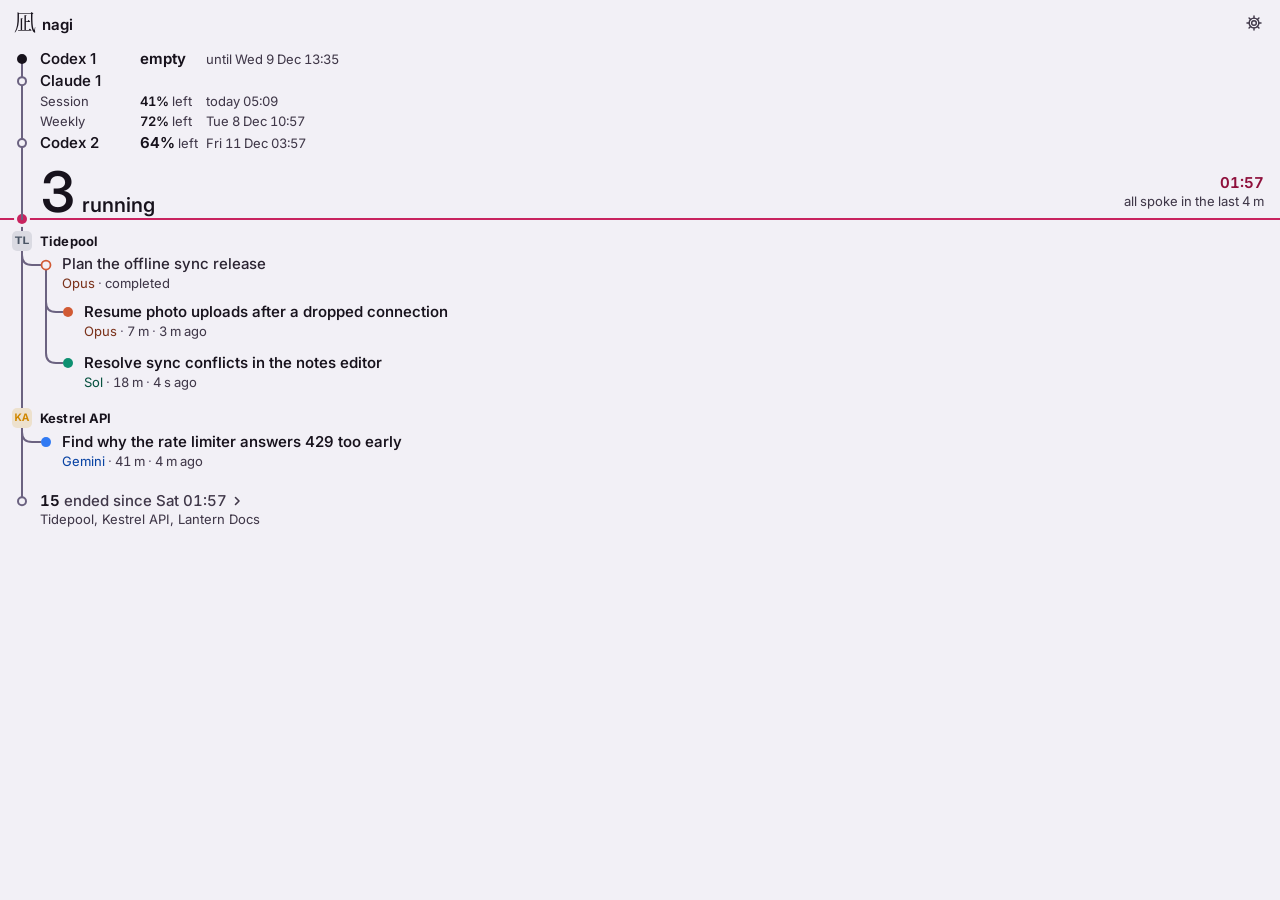
==== site/panel/index.html @ c644164d "Nagi: a calm glance at your coding agents and their limits Co-Authored-By: Claude Opus 5.5 <noreply@" ====
<!doctype html>
<html lang="en">
<head>
<meta charset="utf-8">
<meta name="viewport" content="width=device-width,initial-scale=1">
<meta name="color-scheme" content="dark light">
<title>Nagi panel · demo data</title>
<meta name="robots" content="noindex">
<link rel="icon" href="../favicon.svg">
<link rel="preload" href="fonts/inter-opsz.woff2" as="font" type="font/woff2" crossorigin>
<link rel="stylesheet" href="nagi-glance.css">
<link rel="stylesheet" href="nagi-sheet.css">
<script src="demo.js"></script>
<script src="nagi-model.js" defer></script>
<script src="nagi-motion.js" defer></script>
<script src="nagi-icons.js" defer></script>
<script src="nagi-glance.js" defer></script>
</head>
<body>
<main class="panel" id="panel" aria-label="Nagi glance" data-state="loading">
  <div class="pinned" id="pinned">
    <svg class="geo" id="geo-top" aria-hidden="true"></svg>
    <header class="top">
      <span class="mark"><span class="kanji" lang="ja">凪</span><span class="word-mark">nagi</span></span>
      <button class="gear" id="gear" type="button" aria-label="Settings" aria-haspopup="dialog"><svg viewBox="0 0 20 20" aria-hidden="true"><circle cx="10" cy="10" r="2.6"/><path d="M10 2.2v2.4M10 15.4v2.4M2.2 10h2.4M15.4 10h2.4M4.5 4.5l1.7 1.7M13.8 13.8l1.7 1.7M4.5 15.5l1.7-1.7M13.8 6.2l1.7-1.7"/><circle cx="10" cy="10" r="5.4"/></svg></button>
    </header>
    <section class="future" aria-label="Limits"><ul class="limits" id="limits" aria-label="Limits, lowest first"></ul></section>
    <div class="now" id="now">
      <div class="hero" id="hero"></div>
      <div class="nowline" id="nowline" aria-hidden="true"><span class="nowdot" id="nowdot"></span></div>
    </div>
  </div>
  <div class="scroll" id="scroll">
    <div class="scroll-inner" id="scroll-inner">
      <svg class="geo" id="geo-past" aria-hidden="true"></svg>
      <section class="past" id="past" aria-label="Agents"></section>
      <div class="ended" id="ended" hidden></div>
    </div>
  </div>
  <div class="sheet-layer" id="sheet-layer" hidden>
    <div class="scrim" aria-hidden="true"></div>
    <form class="sheet" id="sheet" role="dialog" aria-modal="true" aria-labelledby="sheet-title" aria-describedby="sheet-lede" novalidate>
      <h2 id="sheet-title">Settings</h2>
      <p class="sheet-lede" id="sheet-lede">Saved on this computer only.</p>
      <p class="sheet-error" id="sheet-error" role="alert" hidden></p>
      <div class="field">
        <label for="stuck-minutes">Stuck after</label>
        <div class="number-field"><input id="stuck-minutes" name="stuckMinutes" type="text" inputmode="numeric" autocomplete="off" min="5" max="120" value="15" aria-describedby="stuck-help stuck-clamped"><span class="unit">minutes</span></div>
        <p class="help" id="stuck-help">A running agent that stays silent this long is marked stuck, and you get one notification. 5 to 120 minutes.</p>
        <p class="clamped" id="stuck-clamped" hidden></p>
      </div>
      <div class="field">
        <label for="ended-hours">Clear ended after</label>
        <div class="number-field"><input id="ended-hours" name="endedExpiryHours" type="text" inputmode="numeric" autocomplete="off" min="1" max="168" value="24" aria-describedby="ended-help ended-clamped"><span class="unit">hours</span></div>
        <p class="help" id="ended-help">Threads that completed, failed or stopped stay in the Ended line this long, then drop out of the glance. 1 to 168 hours.</p>
        <p class="clamped" id="ended-clamped" hidden></p>
      </div>
      <div class="field">
        <span class="check-label"><input type="checkbox" id="alert-on" name="limitAlertOn" aria-describedby="alert-help"><label for="alert-on">Low-limit alert at</label></span>
        <div class="number-field"><input id="alert-percent" name="limitAlertPercent" type="text" inputmode="numeric" autocomplete="off" min="1" max="50" value="10" aria-label="Low-limit alert at, percent left" aria-describedby="alert-help alert-clamped"><span class="unit">% left</span></div>
        <p class="help" id="alert-help">One notification for each limit window when what's left drops to this or below, until that window resets. 1 to 50%.</p>
        <p class="clamped" id="alert-clamped" hidden></p>
      </div>
      <div class="field sources-field">
        <span class="field-label" id="sources-label">Sources</span>
        <button type="button" class="btn" id="manage-sources" aria-describedby="sources-label sources-help">Manage…</button>
        <p class="help" id="sources-help">The agent apps and computers Nagi reads.</p>
      </div>
      <div class="sheet-actions">
        <button type="button" class="btn" id="restore">Restore defaults</button>
        <span class="grow"></span>
        <button type="button" class="btn" id="cancel">Cancel</button>
        <button type="submit" class="btn default" id="save" disabled>Save</button>
      </div>
    </form>
  </div>
</main>
</body>
</html>
---- site/panel/nagi-glance.css ----
/* Nagi glance: the fused Now Line, Lineage and Lull panel (design/art-direction-spec.md). */
@font-face { font-family: "Inter"; src: url("fonts/inter-opsz.woff2") format("woff2"); font-weight: 100 900; font-display: block; }
@font-face { font-family: "Nagi Mark"; src: url("fonts/nagi-glyph-serif.woff2") format("woff2"); font-display: block; }

:root {
  /* Night. Every text and stroke pair is measured against --bg, --hover and --sheet. */
  --bg: #18131d; --sheet: #241d2b; --scrim: #0d0a10;
  --title: #f5f1f8; --title-context: #e2dbe9; --secondary: #cdc4d6; --tertiary: #a397b0;
  --stroke: #9486a3; --hair: #3a3142;
  --rose: #ff7aa5; --rose-text: #ff9dbb; --amber: #e6c84a; --amber-text: #ecd27a;
  /* Provider brand colours (owner request): model word >= 7:1, node >= 3:1 on --bg and --hover. */
  --pv-claude: #e2977f; --pv-claude-node: #d97757; --pv-codex: #13c197; --pv-codex-node: #10a37f; --pv-gemini: #7caaf7; --pv-gemini-node: #4285f4;
  --focus: #cdc4d6; --hover: #211a27;
  --control: #2c2433; --control-border: #8b7f99; --control-text: #f5f1f8;
  --default-btn: #f5f1f8; --default-btn-text: #18131d;
  color-scheme: dark;
}
@media (prefers-color-scheme: light) {
  :root {
    /* Day. */
    --bg: #f2f0f6; --sheet: #fbfafd; --scrim: #c9c4d3;
    --title: #17121c; --title-context: #2b2432; --secondary: #403849; --tertiary: #645b70;
    --stroke: #6b6280; --hair: #dcd7e4;
    --rose: #c8235f; --rose-text: #8f103c; --amber: #7d6800; --amber-text: #594a00;
    --pv-claude: #7b331c; --pv-claude-node: #d15a34; --pv-codex: #085240; --pv-codex-node: #0e9071; --pv-gemini: #0943a3; --pv-gemini-node: #317af3;
    --focus: #403849; --hover: #e8e5ee;
    --control: #ffffff; --control-border: #847a97; --control-text: #17121c;
    --default-btn: #17121c; --default-btn-text: #fbfafd;
    color-scheme: light;
  }
}

html, body { margin: 0; height: 100%; overflow: hidden; background: var(--bg); color: var(--title); }
body {
  font-family: "Inter", system-ui, sans-serif; font-size: 15px; line-height: 1.34;
  -webkit-font-smoothing: antialiased; text-rendering: optimizeLegibility;
  cursor: default; -webkit-user-select: none; user-select: none;
}
button { font: inherit; color: inherit; cursor: default; }
ul { list-style: none; margin: 0; padding: 0; }
:focus { outline: none; }
:focus-visible { outline: 2px solid var(--focus); outline-offset: 2px; border-radius: 6px; }

.panel {
  --trunk-x: 22px; --x0: 40px;
  position: relative; display: flex; flex-direction: column; height: 100vh; min-width: 320px;
}
.pinned { position: relative; z-index: 2; flex: none; }
.scroll { position: relative; z-index: 1; flex: 1 1 auto; min-height: 0; overflow-x: hidden; overflow-y: auto; overscroll-behavior: contain;
  /* Scrolling comes to rest on a line start, 10 px under the rose line (the same gap as at the top), never slicing text. */
  scroll-snap-type: y proximity; scroll-padding-top: 10px; }
.proj-head, .row, .ended-btn, .eg, .problem, .src-head, .computer-head, .source-state { scroll-snap-align: start; }
.scroll-inner { position: relative; padding: 10px 0 14px; }
.panel[data-state="loading"] .pinned, .panel[data-state="loading"] .scroll { visibility: hidden; }

/* Geometry: one SVG above the line, one inside the scrolled content below it. */
.geo { position: absolute; left: 0; top: 0; z-index: 1; pointer-events: none; overflow: visible; } /* above row hover fills, so nodes never vanish */
.geo .trunk, .geo .branch { fill: none; stroke: var(--stroke); stroke-width: 2; stroke-linecap: round; stroke-linejoin: round; }
.geo circle { transform-box: fill-box; transform-origin: center; }
.geo .n-limit { fill: var(--bg); stroke: var(--stroke); stroke-width: 2; }
.geo .n-limit.empty { fill: var(--title); stroke: var(--title); }
.geo .n-project { fill: var(--secondary); }
.geo .n-ended { fill: var(--bg); stroke: var(--stroke); stroke-width: 2; }
.geo .n-parent { fill: var(--bg); stroke: var(--secondary); stroke-width: 1.75; }
.geo .n-running { fill: var(--title); }
.geo .n-asks { fill: var(--rose); }
.geo .n-group { fill: var(--bg); stroke: var(--stroke); stroke-width: 2; }
.geo .n-running.pv-claude { fill: var(--pv-claude-node); }
.geo .n-running.pv-codex { fill: var(--pv-codex-node); }
.geo .n-running.pv-gemini { fill: var(--pv-gemini-node); }
.geo .n-parent.pv-claude, .geo .n-pending.pv-claude { stroke: var(--pv-claude-node); }
.geo .n-parent.pv-codex, .geo .n-pending.pv-codex { stroke: var(--pv-codex-node); }
.geo .n-parent.pv-gemini, .geo .n-pending.pv-gemini { stroke: var(--pv-gemini-node); }
.geo .n-pending { fill: var(--bg); stroke: var(--secondary); stroke-width: 1.75; }

/* Header */
.top { display: flex; align-items: center; gap: 10px; height: 46px; padding: 0 10px 0 14px; }
.mark { display: inline-flex; align-items: baseline; gap: 6px; }
.kanji { font-family: "Nagi Mark", serif; font-size: 22px; line-height: 1; font-weight: 400; color: var(--title); }
.word-mark { font-size: 15px; font-weight: 620; letter-spacing: .01em; color: var(--title); }
.gear { margin-left: auto; width: 32px; height: 32px; display: grid; place-items: center; padding: 0; border: 0; border-radius: 8px; background: transparent; color: var(--secondary); }
.gear:hover { background: var(--hover); }
.gear svg { width: 18px; height: 18px; fill: none; stroke: currentColor; stroke-width: 1.6; stroke-linecap: round; }

/* Limits above the line */
.future { padding-top: 2px; }
.lim { display: grid; grid-template-columns: 100px 66px 1fr; align-items: baseline; padding: 1px 16px 1px var(--x0); min-height: 22px; box-sizing: border-box; }
/* Narrower than the 400 px panel (only where the panel is embedded, e.g. the website on a phone):
   tighter name and % columns keep a reset date on one line. The shipped panel is never this narrow. */
@media (max-width: 380px) { .lim { grid-template-columns: 84px 62px 1fr; } }
.sr { position: absolute; width: 1px; height: 1px; overflow: hidden; clip-path: inset(50%); white-space: nowrap; }
.lim-name { font-weight: 560; color: var(--title); }
.lim-pct { font-size: 13px; font-weight: 420; color: var(--secondary); }
.lim-pct b { font-size: 15px; font-weight: 640; color: var(--title); }
.lim-date { font-size: 13px; line-height: 1.38; font-weight: 420; color: var(--secondary); }
.lim.sub { min-height: 19px; }
.lim.sub .lim-name { font-size: 13px; font-weight: 420; color: var(--secondary); }
.lim.sub .lim-pct b { font-size: 13px; font-weight: 600; }
.lim.head { min-height: 22px; }
.lim.none .lim-pct { font-size: 15px; color: var(--secondary); }
.lim-note { white-space: nowrap; }
.lim-note, .note { padding: 1px 16px 1px var(--x0); font-size: 13px; line-height: 1.38; font-weight: 420; color: var(--secondary); }
.note { margin: 6px 0 0; }

/* The now line and the count on it */
.now { position: relative; margin-top: 10px; }
.hero { display: flex; align-items: flex-end; justify-content: space-between; gap: 12px; padding: 0 16px 0 var(--x0); }
.hero-left { display: flex; align-items: baseline; column-gap: 8px; white-space: nowrap; }
.num, .lim-pct, .lim-date, .hero-time, .hero-sub, .meta, .ended-line, .eg-meta, .number-field input { font-variant-numeric: tabular-nums; }
.num { font-size: 56px; line-height: 1; font-weight: 560; font-variation-settings: "opsz" 32; letter-spacing: -.03em; color: var(--title); }
.num.quiet { font-size: 20px; line-height: 1.3; font-weight: 420; font-variation-settings: normal; letter-spacing: 0; color: var(--secondary); }
.run-word { font-size: 20px; font-weight: 560; color: var(--title); }
.dim .num, .dim .run-word { color: var(--secondary); }
/* Mac density (owner, 13 Nov): the Mac shell zooms the page to 0.85 (titles ≈ 13 pt, like
   menu text) and the hero numeral comes down further, to ≈ 37 pt, with its word. */
:root[data-shell="mac"] .num:not(.quiet) { font-size: 44px; }
:root[data-shell="mac"] .run-word { font-size: 16px; }
.bl { display: inline-block; width: 0; height: 0; }
.hero-right { display: flex; flex-direction: column; align-items: flex-end; text-align: right; font-size: 13px; line-height: 1.38; padding-bottom: 2px; min-width: 0; }
.hero-time { font-size: 15px; font-weight: 640; color: var(--rose-text); }
.hero-alert { font-size: 15px; font-weight: 650; color: var(--title); }
.hero-alert.calm { font-weight: 500; color: var(--secondary); }
.hero-sub { font-weight: 420; color: var(--secondary); }
.hero-words { font-size: 15px; font-weight: 650; }
.hero-words .sep { color: var(--secondary); font-weight: 420; }
.hero-word { padding: 0; border: 0; background: none; font-weight: 650; border-radius: 4px; }
.hero-word.asks { color: var(--rose-text); }
.hero-word.stuck { color: var(--amber-text); }
button.hero-word { text-decoration: underline; text-decoration-thickness: 1.5px; text-underline-offset: 3px; }
.nowline { position: absolute; left: 0; right: 0; height: 2px; background: var(--rose); }
.nowdot { position: absolute; left: calc(var(--trunk-x) - 5px); top: -4px; width: 10px; height: 10px; border-radius: 50%; background: var(--rose); box-shadow: 0 0 0 3px var(--bg); }

/* Agents below the line */
.message { margin: 0; padding: 2px 16px 0 var(--x0); font-weight: 500; color: var(--secondary); }
.project + .project { margin-top: 6px; }
/* T3 project icons on the trunk: 20 px, 25% radius, over an opaque --bg base that masks the trunk. */
.pi { position: absolute; z-index: 2; left: calc(var(--trunk-x) - 10px); top: 2px; width: 20px; height: 20px; box-sizing: border-box;
  display: grid; place-items: center; overflow: hidden; border-radius: 25%; background: var(--bg); }
.pi-mono { background: color-mix(in srgb, currentColor 14%, var(--bg)); }
.pi-mono svg { width: 20px; height: 20px; display: block; font-family: "Inter", system-ui, sans-serif; }
.pi-lucide svg { width: 16px; height: 16px; display: block; }
.pi-image img { width: 20px; height: 20px; display: block; object-fit: contain; border-radius: 25%; }
.pi-emoji { font-size: 15px; line-height: 20px; text-align: center; }
/* T3's project icon colours: Tailwind 4.3.3 <name>-400 at night, <name>-600 by day (projectIconColors.ts). */
.pi-gray { color: oklch(70.7% 0.022 261.325); }
.pi-red { color: oklch(70.4% 0.191 22.216); }
.pi-orange { color: oklch(75% 0.183 55.934); }
.pi-amber { color: oklch(82.8% 0.189 84.429); }
.pi-yellow { color: oklch(85.2% 0.199 91.936); }
.pi-lime { color: oklch(84.1% 0.238 128.85); }
.pi-green { color: oklch(79.2% 0.209 151.711); }
.pi-emerald { color: oklch(76.5% 0.177 163.223); }
.pi-teal { color: oklch(77.7% 0.152 181.912); }
.pi-cyan { color: oklch(78.9% 0.154 211.53); }
.pi-sky { color: oklch(74.6% 0.16 232.661); }
.pi-blue { color: oklch(70.7% 0.165 254.624); }
.pi-indigo { color: oklch(67.3% 0.182 276.935); }
.pi-violet { color: oklch(70.2% 0.183 293.541); }
.pi-purple { color: oklch(71.4% 0.203 305.504); }
.pi-fuchsia { color: oklch(74% 0.238 322.16); }
.pi-pink { color: oklch(71.8% 0.202 349.761); }
.pi-rose { color: oklch(71.2% 0.194 13.428); }
@media (prefers-color-scheme: light) {
  .pi-gray { color: oklch(44.6% 0.03 256.802); }
  .pi-red { color: oklch(57.7% 0.245 27.325); }
  .pi-orange { color: oklch(64.6% 0.222 41.116); }
  .pi-amber { color: oklch(66.6% 0.179 58.318); }
  .pi-yellow { color: oklch(68.1% 0.162 75.834); }
  .pi-lime { color: oklch(64.8% 0.2 131.684); }
  .pi-green { color: oklch(62.7% 0.194 149.214); }
  .pi-emerald { color: oklch(59.6% 0.145 163.225); }
  .pi-teal { color: oklch(60% 0.118 184.704); }
  .pi-cyan { color: oklch(60.9% 0.126 221.723); }
  .pi-sky { color: oklch(58.8% 0.158 241.966); }
  .pi-blue { color: oklch(54.6% 0.245 262.881); }
  .pi-indigo { color: oklch(51.1% 0.262 276.966); }
  .pi-violet { color: oklch(54.1% 0.281 293.009); }
  .pi-purple { color: oklch(55.8% 0.288 302.321); }
  .pi-fuchsia { color: oklch(59.1% 0.293 322.896); }
  .pi-pink { color: oklch(59.2% 0.249 0.584); }
  .pi-rose { color: oklch(58.6% 0.253 17.585); }
}

.proj-head { position: relative; display: flex; align-items: baseline; gap: 12px; padding: 2px 16px 0 var(--x0); min-height: 20px; }
.proj-name { flex: 1; min-width: 0; font-size: 13px; line-height: 20px; font-weight: 680; letter-spacing: .01em; color: var(--title); overflow-wrap: anywhere; }
.row { position: relative; display: block; padding: 4px 16px 8px var(--tx); color: inherit; text-decoration: none; border-radius: 8px; }
.d1 > .row { --tx: 62px; --nx: 46px; }
.d2 > .row { --tx: 84px; --nx: 68px; }
.d3 > .row { --tx: 106px; --nx: 90px; }
.row:hover { background: var(--hover); }
.row:focus-visible { outline-offset: -2px; border-radius: 8px; }
.node { position: absolute; left: calc(var(--nx) - 5px); top: 9px; width: 10px; height: 10px; }
.title { display: block; font-size: 15px; line-height: 1.34; font-weight: 560; color: var(--title); overflow-wrap: anywhere; }
/* Context parents recede: lighter weight, a step down in colour (still 12:1 or more), tighter spacing. */
.row.parent { padding-top: 3px; padding-bottom: 5px; }
.parent .title { font-weight: 500; color: var(--title-context); }
.prefix { color: var(--tertiary); }
.fold-tail { display: none; font-size: 13px; font-weight: 420; color: var(--secondary); }
.meta { display: block; margin-top: 1px; font-size: 13px; line-height: 1.38; font-weight: 420; color: var(--secondary); }
.meta .sep { color: var(--tertiary); }
.model.pv-claude { color: var(--pv-claude); }
.model.pv-codex { color: var(--pv-codex); }
.model.pv-gemini { color: var(--pv-gemini); }
.state { font-weight: 640; }
.state.asks { color: var(--rose-text); }
.state.stuck { color: var(--amber-text); }
.panel.fold .parent .meta { display: none; }
.panel.fold .parent .fold-tail { display: inline; }
.lull { position: absolute; left: var(--tx); right: 16px; bottom: 1px; height: 3px; border-radius: 1.5px; background: var(--stroke); transform-origin: 0 50%; }
.lull.late { background: var(--amber); }
.lull.hidden { visibility: hidden; }

/* Ended */
.ended { margin-top: 8px; }
.ended-btn { display: block; width: 100%; box-sizing: border-box; margin: 0; padding: 4px 16px 4px var(--x0); border: 0; border-radius: 8px; background: transparent; text-align: left; }
.ended-btn:hover { background: var(--hover); }
.ended-btn:focus-visible { outline-offset: -2px; }
.ended-line { display: inline-flex; align-items: center; gap: 4px; font-size: 15px; font-weight: 500; color: var(--secondary); }
.ended-line b { font-weight: 640; color: var(--title); }
.chev { width: 12px; height: 12px; fill: none; stroke: var(--secondary); stroke-width: 1.6; stroke-linecap: round; stroke-linejoin: round; }
.ended-btn[aria-expanded="true"] .chev { transform: rotate(90deg); }
.nowrap { white-space: nowrap; }
.ended-split { text-wrap: balance; display: block; font-size: 13px; line-height: 1.38; font-weight: 420; color: var(--secondary); }
.ended-list { padding: 6px 0 0; }
.eg-total { padding: 0 16px 4px var(--x0); font-size: 13px; line-height: 1.38; font-weight: 420; color: var(--secondary); }
.eg-group + .eg-group { margin-top: 6px; }
.eg { position: relative; padding: 4px 16px 2px var(--x0); }
.eg .pi { top: 4px; }
.eg-name { display: block; font-size: 13px; line-height: 20px; font-weight: 680; letter-spacing: .01em; color: var(--title); overflow-wrap: anywhere; }
.eg-meta { display: block; font-size: 13px; line-height: 1.38; font-weight: 420; color: var(--secondary); }
.problem .node { position: absolute; left: 41px; top: 9px; width: 10px; height: 10px; }
.problem { position: relative; display: block; padding: 4px 16px 6px 62px; color: inherit; text-decoration: none; border-radius: 8px; }
.problem:hover { background: var(--hover); }
.problem:focus-visible { outline-offset: -2px; }
.problem .title { font-weight: 500; }
.problem .meta { margin-top: 1px; }

/* Settings: a macOS sheet attached under the header */
.sheet-layer { position: absolute; inset: 0; z-index: 5; }
.sheet-layer[hidden] { display: none; }
.scrim { position: absolute; inset: 0; background: var(--scrim); opacity: 0; }
.sheet {
  position: absolute; left: 12px; right: 12px; top: 8px; padding: 18px 20px 16px; border-radius: 12px; background: var(--sheet);
  box-shadow: 0 0 0 .5px var(--stroke), 0 18px 48px rgb(0 0 0 / .38);
  opacity: 0; transform: translateY(-12px);
}
.sheet-layer[data-open="true"] .scrim { opacity: .62; }
.sheet-layer[data-open="true"] .sheet { opacity: 1; transform: none; }
/* The sheet's open and close transitions live in glance-sheet.css (occasional). */
.sheet h2 { margin: 0; font-size: 15px; font-weight: 650; color: var(--title); }
.sheet-lede { margin: 2px 0 10px; font-size: 13px; line-height: 1.4; font-weight: 420; color: var(--secondary); }
.sheet-error { margin: -4px 0 10px; font-size: 13px; line-height: 1.4; font-weight: 560; color: var(--title); }
.sheet-error[hidden] { display: none; }
.field { display: grid; grid-template-columns: 1fr auto; column-gap: 12px; align-items: center; padding: 12px 0; border-top: 1px solid var(--hair); }
.field:last-of-type { margin-bottom: 12px; border-bottom: 1px solid var(--hair); }
.field label { font-size: 15px; font-weight: 520; color: var(--title); }
.number-field { display: inline-flex; align-items: baseline; gap: 8px; }
.number-field input {
  width: 56px; height: 26px; box-sizing: border-box; padding: 0 8px; border: 1px solid var(--control-border); border-radius: 6px;
  background: var(--control); color: var(--control-text); font: inherit; font-size: 15px; text-align: right;
  -webkit-user-select: text; user-select: text;
}
.number-field input:focus-visible { outline: 2px solid var(--focus); outline-offset: 1px; border-radius: 6px; }
.number-field input::selection { background: var(--hair); color: var(--title); }
.unit { min-width: 52px; font-size: 13px; font-weight: 420; color: var(--secondary); }
.help { grid-column: 1 / -1; margin: 6px 0 0; font-size: 13px; line-height: 1.4; font-weight: 420; color: var(--secondary); }
.clamped { grid-column: 1 / -1; margin: 4px 0 0; font-size: 13px; line-height: 1.4; font-weight: 560; color: var(--title); }
.clamped[hidden] { display: none; }
.sheet-actions { display: flex; align-items: center; gap: 8px; margin-top: 4px; }
.sheet-actions .grow { flex: 1; }
.btn { height: 26px; padding: 0 12px; border: 1px solid var(--control-border); border-radius: 7px; background: var(--control); color: var(--control-text); font-size: 13px; font-weight: 560; }
.btn.default { border-color: var(--default-btn); background: var(--default-btn); color: var(--default-btn-text); }
.btn.default:disabled { border-color: var(--control-border); background: var(--control); color: var(--tertiary); }

/* ---- Sources: several sources in the glance --------------------------------------------- */
.source-group + .source-group { margin-top: 8px; }
.src-head, .computer-head { position: relative; display: flex; align-items: baseline; gap: 12px; padding: 2px 16px 0 var(--x0); min-height: 20px; }
.src-head { margin-bottom: 2px; }
.src-name { font-size: 13px; line-height: 20px; font-weight: 600; color: var(--secondary); }
.computer-name { font-size: 13px; line-height: 20px; font-weight: 500; color: var(--secondary); }
.source + .source { margin-top: 6px; }
.source-state { margin: 0; padding: 2px 16px 4px var(--x0); font-size: 13px; line-height: 1.38; font-weight: 420; color: var(--secondary); }
.lim-source { padding: 6px 16px 1px var(--x0); font-size: 13px; line-height: 1.38; font-weight: 600; color: var(--secondary); }
.lim-source:first-child { padding-top: 0; }
.setup-call { margin: 10px 0 0; padding: 0 16px 0 var(--x0); }

/* ---- Setup sheet and Settings → Sources ----------------------------------------------------- */
.sources-field { grid-template-columns: 1fr auto; }
.field-label { font-size: 15px; font-weight: 520; color: var(--title); }
.check-label { display: inline-flex; align-items: center; gap: 8px; }
.check-label input { margin: 0; width: 16px; height: 16px; accent-color: var(--title); }
.check-label input:focus-visible { outline: 2px solid var(--focus); outline-offset: 2px; }
.number-field input:disabled { color: var(--secondary); }
.setup-sheet { max-height: calc(100% - 16px); overflow-y: auto; box-sizing: border-box; }
.setup-step { margin: 0 0 2px; font-size: 13px; font-weight: 420; color: var(--secondary); }
.setup-sheet h2:focus, .setup-sheet h2:focus-visible { outline: none; } /* a reading point for screen readers, never a tab stop */
.choices, .source-rows { margin: 4px 0 12px; border-top: 1px solid var(--hair); }
.choice, .source-row { display: grid; grid-template-columns: auto 20px 1fr; column-gap: 10px; align-items: start; padding: 10px 0; border-bottom: 1px solid var(--hair); }
.source-row { grid-template-columns: 20px 1fr auto; align-items: center; }
.choice.plain { grid-template-columns: auto 1fr; }
.choice input { margin: 3px 0 0; width: 16px; height: 16px; accent-color: var(--title); }
.choice-text { display: flex; flex-direction: column; min-width: 0; }
.choice-name { font-size: 15px; font-weight: 520; color: var(--title); overflow-wrap: anywhere; }
.choice-what { font-size: 13px; line-height: 1.38; font-weight: 420; color: var(--secondary); }
.choice.unavailable .choice-name { color: var(--secondary); }
.badge { font-size: 13px; font-weight: 560; color: var(--secondary); }
.pi.pi-inline { position: static; width: 20px; height: 20px; margin-top: 1px; }
.field.stacked { display: block; padding: 10px 0; border-top: 0; border-bottom: 0; }
.field[hidden] { display: none; } /* the manual address field appears only when it is needed */
.field.stacked label { display: block; margin-bottom: 6px; font-size: 13px; font-weight: 560; color: var(--title); }
.field.stacked input { width: 100%; height: 28px; box-sizing: border-box; padding: 0 8px; border: 1px solid var(--control-border); border-radius: 6px;
  background: var(--control); color: var(--control-text); font: inherit; font-size: 15px; -webkit-user-select: text; user-select: text; }
.field.stacked input:focus-visible { outline: 2px solid var(--focus); outline-offset: 1px; }
.setup-status, .setup-error { margin: 4px 0 10px; font-size: 13px; line-height: 1.4; }
.setup-status { font-weight: 420; color: var(--secondary); }
.setup-error { font-weight: 560; color: var(--title); }
.confirm { grid-column: 1 / -1; margin-top: 8px; }
.confirm .help { margin: 0 0 8px; }
.confirm-actions { display: flex; justify-content: flex-end; gap: 8px; }
.target-row, .summary-row { display: grid; grid-template-columns: 20px 1fr; column-gap: 10px; align-items: start; padding: 10px 0; border-bottom: 1px solid var(--hair); }
.field.stacked.compact { padding: 8px 0 0; }
.field.stacked.compact label { margin-bottom: 4px; }
.target-actions { display: flex; gap: 8px; margin-top: 8px; }
.choice-what.target-error { color: var(--title); font-weight: 560; }
---- site/panel/nagi-sheet.css ----
/* Settings sheet open and close (occasional): translateY −12 px → 0 with opacity, the
   scrim fades to .62. In 240 ms, out 190 ms (about 20% shorter), --ease-out from the
   motion rules. CSS transitions, so Esc mid-flight reverses. */
:root { --ease-out: cubic-bezier(0.23, 1, 0.32, 1); }
.scrim { transition: opacity 190ms var(--ease-out); }
.sheet { transition: opacity 190ms var(--ease-out), transform 190ms var(--ease-out); }
.sheet-layer[data-open="true"] .scrim, .sheet-layer[data-open="true"] .sheet { transition-duration: 240ms; }
/* Keyboard, Return, Esc and the tray: no transition (motion rule 1). */
.sheet-layer.instant .scrim, .sheet-layer.instant .sheet { transition: none; }
@media (prefers-reduced-motion: reduce) {
  .scrim, .sheet, .sheet-layer[data-open="true"] .scrim, .sheet-layer[data-open="true"] .sheet { transition: none; }
}
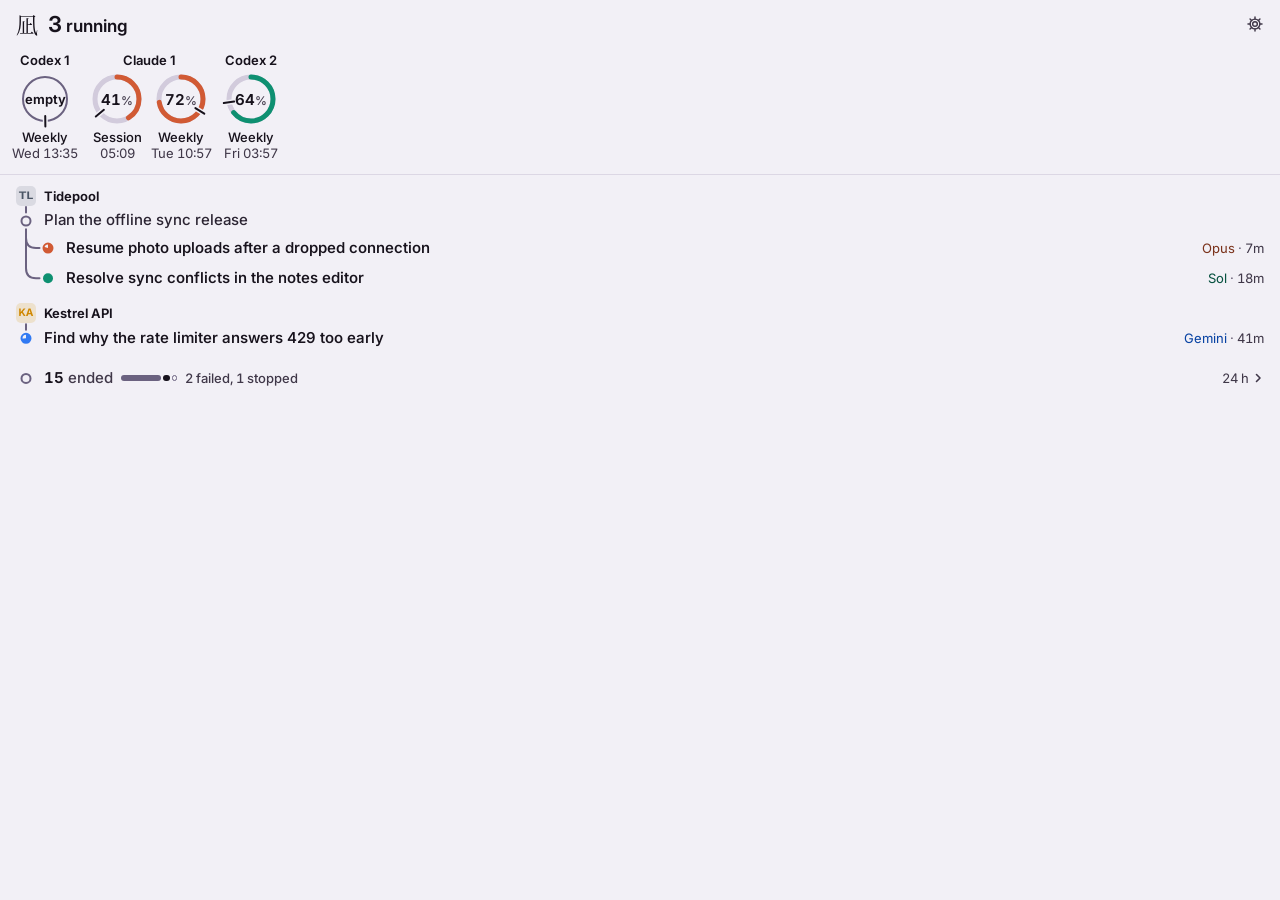
==== commit e13f3892: "Site: sync the v3 panel and recapture the no-JavaScript stills The demo frame runs the new panel unc" ====
--- a/site/panel/index.html
+++ b/site/panel/index.html
@@ -19,16 +19,16 @@
 <body>
 <main class="panel" id="panel" aria-label="Nagi glance" data-state="loading">
   <div class="pinned" id="pinned">
-    <svg class="geo" id="geo-top" aria-hidden="true"></svg>
     <header class="top">
-      <span class="mark"><span class="kanji" lang="ja">凪</span><span class="word-mark">nagi</span></span>
+      <span class="kanji" lang="ja" aria-hidden="true">凪</span>
+      <div class="status" id="status" role="status"></div>
+      <div class="flags" id="flags"></div>
       <button class="gear" id="gear" type="button" aria-label="Settings" aria-haspopup="dialog"><svg viewBox="0 0 20 20" aria-hidden="true"><circle cx="10" cy="10" r="2.6"/><path d="M10 2.2v2.4M10 15.4v2.4M2.2 10h2.4M15.4 10h2.4M4.5 4.5l1.7 1.7M13.8 13.8l1.7 1.7M4.5 15.5l1.7-1.7M13.8 6.2l1.7-1.7"/><circle cx="10" cy="10" r="5.4"/></svg></button>
     </header>
-    <section class="future" aria-label="Limits"><ul class="limits" id="limits" aria-label="Limits, lowest first"></ul></section>
-    <div class="now" id="now">
-      <div class="hero" id="hero"></div>
-      <div class="nowline" id="nowline" aria-hidden="true"><span class="nowdot" id="nowdot"></span></div>
-    </div>
+    <p class="status-sub" id="status-sub" hidden></p>
+    <section class="dials" id="dials" aria-label="Limits, lowest first" hidden></section>
+    <div class="dial-detail" id="dial-detail" hidden></div>
+    <p class="dial-note" id="dial-note" hidden></p>
   </div>
   <div class="scroll" id="scroll">
     <div class="scroll-inner" id="scroll-inner">
@@ -37,34 +37,41 @@
       <div class="ended" id="ended" hidden></div>
     </div>
   </div>
+  <footer class="rail" id="rail" aria-label="Sources" hidden></footer>
   <div class="sheet-layer" id="sheet-layer" hidden>
     <div class="scrim" aria-hidden="true"></div>
     <form class="sheet" id="sheet" role="dialog" aria-modal="true" aria-labelledby="sheet-title" aria-describedby="sheet-lede" novalidate>
       <h2 id="sheet-title">Settings</h2>
       <p class="sheet-lede" id="sheet-lede">Saved on this computer only.</p>
       <p class="sheet-error" id="sheet-error" role="alert" hidden></p>
-      <div class="field">
-        <label for="stuck-minutes">Stuck after</label>
-        <div class="number-field"><input id="stuck-minutes" name="stuckMinutes" type="text" inputmode="numeric" autocomplete="off" min="5" max="120" value="15" aria-describedby="stuck-help stuck-clamped"><span class="unit">minutes</span></div>
-        <p class="help" id="stuck-help">A running agent that stays silent this long is marked stuck, and you get one notification. 5 to 120 minutes.</p>
-        <p class="clamped" id="stuck-clamped" hidden></p>
+      <div class="group">
+        <div class="field">
+          <label for="stuck-minutes">Stuck after</label>
+          <div class="number-field"><input id="stuck-minutes" name="stuckMinutes" type="text" inputmode="numeric" autocomplete="off" min="5" max="120" value="15" aria-describedby="stuck-help stuck-clamped"><span class="unit">minutes</span></div>
+          <p class="help" id="stuck-help">A running agent silent this long is marked stuck, and you get one notification. 5 to 120.</p>
+          <p class="clamped" id="stuck-clamped" hidden></p>
+        </div>
+        <div class="field">
+          <label for="ended-hours">Clear ended after</label>
+          <div class="number-field"><input id="ended-hours" name="endedExpiryHours" type="text" inputmode="numeric" autocomplete="off" min="1" max="168" value="24" aria-describedby="ended-help ended-clamped"><span class="unit">hours</span></div>
+          <p class="help" id="ended-help">Finished, failed and stopped threads stay in the ended line this long. 1 to 168.</p>
+          <p class="clamped" id="ended-clamped" hidden></p>
+        </div>
       </div>
-      <div class="field">
-        <label for="ended-hours">Clear ended after</label>
-        <div class="number-field"><input id="ended-hours" name="endedExpiryHours" type="text" inputmode="numeric" autocomplete="off" min="1" max="168" value="24" aria-describedby="ended-help ended-clamped"><span class="unit">hours</span></div>
-        <p class="help" id="ended-help">Threads that completed, failed or stopped stay in the Ended line this long, then drop out of the glance. 1 to 168 hours.</p>
-        <p class="clamped" id="ended-clamped" hidden></p>
+      <div class="group">
+        <div class="field">
+          <span class="check-label"><input type="checkbox" role="switch" id="alert-on" name="limitAlertOn" aria-describedby="alert-help"><label for="alert-on">Low-limit alert</label></span>
+          <div class="number-field"><input id="alert-percent" name="limitAlertPercent" type="text" inputmode="numeric" autocomplete="off" min="1" max="50" value="10" aria-label="Low-limit alert at, percent left" aria-describedby="alert-help alert-clamped"><span class="unit">% left</span></div>
+          <p class="help" id="alert-help">One notification per limit window when it drops to this or below, until it resets. Its dial turns yellow at the same level. 1 to 50.</p>
+          <p class="clamped" id="alert-clamped" hidden></p>
+        </div>
       </div>
-      <div class="field">
-        <span class="check-label"><input type="checkbox" id="alert-on" name="limitAlertOn" aria-describedby="alert-help"><label for="alert-on">Low-limit alert at</label></span>
-        <div class="number-field"><input id="alert-percent" name="limitAlertPercent" type="text" inputmode="numeric" autocomplete="off" min="1" max="50" value="10" aria-label="Low-limit alert at, percent left" aria-describedby="alert-help alert-clamped"><span class="unit">% left</span></div>
-        <p class="help" id="alert-help">One notification for each limit window when what's left drops to this or below, until that window resets. 1 to 50%.</p>
-        <p class="clamped" id="alert-clamped" hidden></p>
-      </div>
-      <div class="field sources-field">
-        <span class="field-label" id="sources-label">Sources</span>
-        <button type="button" class="btn" id="manage-sources" aria-describedby="sources-label sources-help">Manage…</button>
-        <p class="help" id="sources-help">The agent apps and computers Nagi reads.</p>
+      <div class="group">
+        <div class="field sources-field">
+          <span class="field-label" id="sources-label">Sources</span>
+          <button type="button" class="btn" id="manage-sources" aria-describedby="sources-label sources-help">Manage…</button>
+          <p class="help" id="sources-help">The agent apps and computers Nagi reads.</p>
+        </div>
       </div>
       <div class="sheet-actions">
         <button type="button" class="btn" id="restore">Restore defaults</button>
--- a/site/panel/nagi-glance.css
+++ b/site/panel/nagi-glance.css
@@ -1,15 +1,18 @@
-/* Nagi glance: the fused Now Line, Lineage and Lull panel (design/art-direction-spec.md). */
+/* Nagi glance v3, "Soundings": a band of dials, a watch list with a status column, one
+   Ended line and a source rail (design/v3/project-bar.md). */
 @font-face { font-family: "Inter"; src: url("fonts/inter-opsz.woff2") format("woff2"); font-weight: 100 900; font-display: block; }
 @font-face { font-family: "Nagi Mark"; src: url("fonts/nagi-glyph-serif.woff2") format("woff2"); font-display: block; }
 
 :root {
-  /* Night. Every text and stroke pair is measured against --bg, --hover and --sheet. */
+  /* Night. Every text and stroke pair is measured against --bg, --hover, --wash and --sheet. */
   --bg: #18131d; --sheet: #241d2b; --scrim: #0d0a10;
   --title: #f5f1f8; --title-context: #e2dbe9; --secondary: #cdc4d6; --tertiary: #a397b0;
-  --stroke: #9486a3; --hair: #3a3142;
-  --rose: #ff7aa5; --rose-text: #ff9dbb; --amber: #e6c84a; --amber-text: #ecd27a;
-  /* Provider brand colours (owner request): model word >= 7:1, node >= 3:1 on --bg and --hover. */
+  --stroke: #9486a3; --hair: #3a3142; --track: #463c50;
+  --rose: #ff7aa5; --rose-text: #ff9dbb; --wash: #2a1b28; --amber: #e6c84a; --amber-text: #ecd27a; --wash-amber: #272118;
+  /* Provider hues: word >= 7:1, arc and node >= 3:1 on --bg and --hover. */
   --pv-claude: #e2977f; --pv-claude-node: #d97757; --pv-codex: #13c197; --pv-codex-node: #10a37f; --pv-gemini: #7caaf7; --pv-gemini-node: #4285f4;
+  /* Source chips (12 px, weight 700): >= 4.5:1 on their own tint. */
+  --hx-t3: #f58ac0; --hx-codex: #13c197; --hx-claude: #e2977f;
   --focus: #cdc4d6; --hover: #211a27;
   --control: #2c2433; --control-border: #8b7f99; --control-text: #f5f1f8;
   --default-btn: #f5f1f8; --default-btn-text: #18131d;
@@ -20,9 +23,10 @@
     /* Day. */
     --bg: #f2f0f6; --sheet: #fbfafd; --scrim: #c9c4d3;
     --title: #17121c; --title-context: #2b2432; --secondary: #403849; --tertiary: #645b70;
-    --stroke: #6b6280; --hair: #dcd7e4;
-    --rose: #c8235f; --rose-text: #8f103c; --amber: #7d6800; --amber-text: #594a00;
+    --stroke: #6b6280; --hair: #dcd7e4; --track: #d2cbdc;
+    --rose: #c8235f; --rose-text: #8f103c; --wash: #efe0ea; --amber: #7d6800; --amber-text: #594a00; --wash-amber: #f0ead2;
     --pv-claude: #7b331c; --pv-claude-node: #d15a34; --pv-codex: #085240; --pv-codex-node: #0e9071; --pv-gemini: #0943a3; --pv-gemini-node: #317af3;
+    --hx-t3: #8f1245; --hx-codex: #085240; --hx-claude: #7b331c;
     --focus: #403849; --hover: #e8e5ee;
     --control: #ffffff; --control-border: #847a97; --control-text: #17121c;
     --default-btn: #17121c; --default-btn-text: #fbfafd;
@@ -42,99 +46,137 @@
 :focus-visible { outline: 2px solid var(--focus); outline-offset: 2px; border-radius: 6px; }
 
 .panel {
-  --trunk-x: 22px; --x0: 40px;
+  --trunk-x: 26px; --x0: 44px;
   position: relative; display: flex; flex-direction: column; height: 100vh; min-width: 320px;
 }
-.pinned { position: relative; z-index: 2; flex: none; }
+.pinned { position: relative; z-index: 2; flex: none; border-bottom: 1px solid var(--hair); }
 .scroll { position: relative; z-index: 1; flex: 1 1 auto; min-height: 0; overflow-x: hidden; overflow-y: auto; overscroll-behavior: contain;
-  /* Scrolling comes to rest on a line start, 10 px under the rose line (the same gap as at the top), never slicing text. */
-  scroll-snap-type: y proximity; scroll-padding-top: 10px; }
-.proj-head, .row, .ended-btn, .eg, .problem, .src-head, .computer-head, .source-state { scroll-snap-align: start; }
-.scroll-inner { position: relative; padding: 10px 0 14px; }
-.panel[data-state="loading"] .pinned, .panel[data-state="loading"] .scroll { visibility: hidden; }
-
-/* Geometry: one SVG above the line, one inside the scrolled content below it. */
-.geo { position: absolute; left: 0; top: 0; z-index: 1; pointer-events: none; overflow: visible; } /* above row hover fills, so nodes never vanish */
-.geo .trunk, .geo .branch { fill: none; stroke: var(--stroke); stroke-width: 2; stroke-linecap: round; stroke-linejoin: round; }
+  /* Scrolling comes to rest on a line start, never slicing text. */
+  scroll-snap-type: y proximity; scroll-padding-top: 8px; }
+.proj-head, .row, .ended-btn, .eg, .problem { scroll-snap-align: start; }
+.scroll-inner { position: relative; padding: 10px 0 10px; }
+.panel[data-state="loading"] .pinned, .panel[data-state="loading"] .scroll, .panel[data-state="loading"] .rail { visibility: hidden; }
+.sr { position: absolute; width: 1px; height: 1px; overflow: hidden; clip-path: inset(50%); white-space: nowrap; }
+.nowrap { white-space: nowrap; }
+.num, .val, .cell .d, .aside, .since, .status-sub, .ended-line, .ended-problems, .ended-span, .eg-meta, .dd-row, .dd-about, .src-count, .src-words, .number-field input { font-variant-numeric: tabular-nums; }
+
+/* ---- Header: the count, and only what needs saying ---------------------------------------- */
+.top { display: flex; align-items: center; gap: 10px; min-height: 48px; padding: 0 10px 0 16px; }
+.kanji { flex: none; font-family: "Nagi Mark", serif; font-size: 22px; line-height: 1; font-weight: 400; color: var(--title); }
+.status { display: flex; align-items: baseline; gap: 8px; min-width: 0; }
+.headline { font-size: 17px; line-height: 1.3; font-weight: 620; color: var(--title); white-space: nowrap; }
+.headline .num { font-size: 22px; font-weight: 650; font-variation-settings: "opsz" 28; letter-spacing: -.02em; }
+.headline.dim, .headline.dim .num { color: var(--secondary); }
+.headline.says { white-space: normal; }
+.headline.calm { font-weight: 560; color: var(--secondary); }
+.since { font-size: 13px; font-weight: 420; color: var(--secondary); white-space: nowrap; }
+.flags { display: flex; flex-wrap: wrap; justify-content: flex-end; gap: 0 12px; margin-left: auto; }
+.flag { padding: 4px 0; border: 0; border-radius: 4px; background: none; font-size: 15px; font-weight: 650; color: var(--title); white-space: nowrap; }
+.flag.asks { color: var(--rose-text); }
+.flag.stuck { color: var(--amber-text); }
+.flag.quiet { font-size: 13px; font-weight: 560; color: var(--secondary); }
+button.flag:hover { text-decoration: underline; text-decoration-thickness: 1.5px; text-underline-offset: 3px; }
+.gear { flex: none; width: 30px; height: 30px; display: grid; place-items: center; padding: 0; border: 0; border-radius: 8px; background: transparent; color: var(--secondary); }
+.flags:empty + .gear { margin-left: auto; }
+.gear:hover { background: var(--hover); }
+.gear svg { width: 18px; height: 18px; fill: none; stroke: currentColor; stroke-width: 1.6; stroke-linecap: round; }
+.status-sub { margin: -6px 16px 10px 48px; font-size: 13px; line-height: 1.38; font-weight: 420; color: var(--secondary); }
+.status-sub[hidden] { display: none; }
+
+/* ---- Dials: one ring per limit window, set straight into the panel ------------------------ */
+.dials { display: flex; flex-wrap: wrap; gap: 6px 4px; padding: 0 10px 8px; }
+.dials[hidden] { display: none; }
+.acct { display: flex; flex-direction: column; align-items: center; gap: 5px; margin: 0; padding: 4px 2px 5px; border: 0; border-radius: 10px; background: transparent; }
+.acct:hover, .acct.is-open { background: var(--hover); }
+.acct:focus-visible { outline-offset: -2px; border-radius: 10px; }
+.acct-name { font-size: 13px; line-height: 17px; font-weight: 620; color: var(--title); white-space: nowrap; }
+.chips { display: inline-flex; gap: 4px; margin-top: 1px; }
+.as-of { margin-top: -3px; font-size: 13px; line-height: 16px; font-weight: 420; color: var(--secondary); white-space: nowrap; font-variant-numeric: tabular-nums; }
+.cells { display: flex; gap: 2px; }
+.cell { min-width: 62px; display: flex; flex-direction: column; align-items: center; font-size: 13px; line-height: 16px; white-space: nowrap; }
+.cell .w { font-weight: 520; color: var(--title); }
+.cell .d { font-weight: 420; color: var(--secondary); }
+.cell.failed .w { font-weight: 480; letter-spacing: -.01em; }
+.cell.absent .w, .cell.checking .w { font-weight: 480; color: var(--secondary); }
+.dial { position: relative; width: 50px; height: 50px; margin-bottom: 5px; }
+.dial svg { display: block; width: 50px; height: 50px; overflow: visible; }
+.dial .track { fill: none; stroke: var(--track); stroke-width: 5; }
+.dial .arc { fill: none; stroke: var(--secondary); stroke-width: 5; stroke-linecap: round; }
+.dial[data-pv="claude"] .arc { stroke: var(--pv-claude-node); }
+.dial[data-pv="codex"] .arc { stroke: var(--pv-codex-node); }
+.dial[data-pv="gemini"] .arc { stroke: var(--pv-gemini-node); }
+.cell.low .dial .arc { stroke: var(--amber); }
+.cell.dated .dial .arc { stroke: var(--stroke); }
+/* Drained, and unknown: two rings that can't be mistaken for each other or for a value. */
+.cell.empty .track { stroke: var(--stroke); stroke-width: 2; }
+.cell.failed .track { stroke: var(--stroke); stroke-width: 2; stroke-dasharray: 2 5; stroke-linecap: round; }
+.cell.absent .track, .cell.checking .track { stroke: var(--stroke); stroke-width: 2; stroke-dasharray: .1 6.8; stroke-linecap: round; }
+.dial .tick-halo { stroke: var(--bg); stroke-width: 5; stroke-linecap: round; }
+.acct:hover .tick-halo, .acct.is-open .tick-halo { stroke: var(--hover); }
+.dial .tick { stroke: var(--title); stroke-width: 2; stroke-linecap: round; }
+.val { position: absolute; left: 0; right: 0; top: 50%; transform: translateY(-50%); text-align: center; line-height: 1; color: var(--title); }
+.val b { font-size: 15px; font-weight: 650; letter-spacing: -.01em; }
+.val small { font-size: 12px; font-weight: 500; color: var(--secondary); }
+.cell.low .val b { color: var(--amber-text); }
+.val.word { font-size: 13px; font-weight: 650; }
+.cell.failed .val.word, .cell.absent .val.word, .cell.checking .val.word { font-size: 17px; font-weight: 600; color: var(--secondary); }
+/* The chosen account's exact lines. */
+.dial-detail { margin: 0 12px 10px; padding: 9px 12px 8px; border-radius: 10px; background: var(--hover); }
+.dial-detail[hidden] { display: none; }
+.dd-head { display: flex; align-items: baseline; justify-content: space-between; gap: 12px; margin-bottom: 3px; }
+.dd-name { font-size: 15px; font-weight: 600; color: var(--title); }
+.dd-about { font-size: 13px; font-weight: 420; color: var(--secondary); text-align: right; }
+.dd-row { display: grid; grid-template-columns: 104px 74px 1fr; align-items: baseline; min-height: 22px; font-size: 13px; line-height: 1.38; font-weight: 420; color: var(--secondary); }
+.dd-row.words { display: block; }
+.dd-p b { font-size: 15px; font-weight: 640; color: var(--title); }
+.dd-key { display: flex; align-items: center; gap: 8px; margin: 5px 0 0; font-size: 13px; line-height: 1.38; font-weight: 420; color: var(--secondary); }
+.dd-key i { flex: none; width: 2px; height: 11px; border-radius: 1px; background: var(--title); }
+.dial-note { margin: 0; padding: 0 16px 10px; font-size: 13px; line-height: 1.38; font-weight: 420; color: var(--secondary); }
+.dial-note[hidden] { display: none; }
+
+/* Source chips: an app's monogram, tinted. */
+.chip { flex: none; box-sizing: border-box; display: inline-grid; place-items: center; min-width: 22px; height: 16px; padding: 0 4px; border-radius: 4px;
+  font-size: 12px; line-height: 1; font-weight: 700; letter-spacing: .01em; font-variant-numeric: normal;
+  color: var(--c, var(--secondary)); background: color-mix(in srgb, var(--c, var(--secondary)) 16%, var(--bg)); }
+.hx-t3 { --c: var(--hx-t3); }
+.hx-codex { --c: var(--hx-codex); }
+.hx-claude { --c: var(--hx-claude); }
+
+/* ---- Geometry: rails, branches and nodes, drawn above row fills ---------------------------- */
+.geo { position: absolute; left: 0; top: 0; z-index: 1; pointer-events: none; overflow: visible; }
+.geo .branch { fill: none; stroke: var(--stroke); stroke-width: 2; stroke-linecap: round; stroke-linejoin: round; }
 .geo circle { transform-box: fill-box; transform-origin: center; }
-.geo .n-limit { fill: var(--bg); stroke: var(--stroke); stroke-width: 2; }
-.geo .n-limit.empty { fill: var(--title); stroke: var(--title); }
-.geo .n-project { fill: var(--secondary); }
-.geo .n-ended { fill: var(--bg); stroke: var(--stroke); stroke-width: 2; }
-.geo .n-parent { fill: var(--bg); stroke: var(--secondary); stroke-width: 1.75; }
 .geo .n-running { fill: var(--title); }
 .geo .n-asks { fill: var(--rose); }
-.geo .n-group { fill: var(--bg); stroke: var(--stroke); stroke-width: 2; }
+.geo .n-ring, .geo .n-pending { fill: none; stroke: var(--stroke); stroke-width: 2; }
 .geo .n-running.pv-claude { fill: var(--pv-claude-node); }
 .geo .n-running.pv-codex { fill: var(--pv-codex-node); }
 .geo .n-running.pv-gemini { fill: var(--pv-gemini-node); }
-.geo .n-parent.pv-claude, .geo .n-pending.pv-claude { stroke: var(--pv-claude-node); }
-.geo .n-parent.pv-codex, .geo .n-pending.pv-codex { stroke: var(--pv-codex-node); }
-.geo .n-parent.pv-gemini, .geo .n-pending.pv-gemini { stroke: var(--pv-gemini-node); }
-.geo .n-pending { fill: var(--bg); stroke: var(--secondary); stroke-width: 1.75; }
-
-/* Header */
-.top { display: flex; align-items: center; gap: 10px; height: 46px; padding: 0 10px 0 14px; }
-.mark { display: inline-flex; align-items: baseline; gap: 6px; }
-.kanji { font-family: "Nagi Mark", serif; font-size: 22px; line-height: 1; font-weight: 400; color: var(--title); }
-.word-mark { font-size: 15px; font-weight: 620; letter-spacing: .01em; color: var(--title); }
-.gear { margin-left: auto; width: 32px; height: 32px; display: grid; place-items: center; padding: 0; border: 0; border-radius: 8px; background: transparent; color: var(--secondary); }
-.gear:hover { background: var(--hover); }
-.gear svg { width: 18px; height: 18px; fill: none; stroke: currentColor; stroke-width: 1.6; stroke-linecap: round; }
-
-/* Limits above the line */
-.future { padding-top: 2px; }
-.lim { display: grid; grid-template-columns: 100px 66px 1fr; align-items: baseline; padding: 1px 16px 1px var(--x0); min-height: 22px; box-sizing: border-box; }
-/* Narrower than the 400 px panel (only where the panel is embedded, e.g. the website on a phone):
-   tighter name and % columns keep a reset date on one line. The shipped panel is never this narrow. */
-@media (max-width: 380px) { .lim { grid-template-columns: 84px 62px 1fr; } }
-.sr { position: absolute; width: 1px; height: 1px; overflow: hidden; clip-path: inset(50%); white-space: nowrap; }
-.lim-name { font-weight: 560; color: var(--title); }
-.lim-pct { font-size: 13px; font-weight: 420; color: var(--secondary); }
-.lim-pct b { font-size: 15px; font-weight: 640; color: var(--title); }
-.lim-date { font-size: 13px; line-height: 1.38; font-weight: 420; color: var(--secondary); }
-.lim.sub { min-height: 19px; }
-.lim.sub .lim-name { font-size: 13px; font-weight: 420; color: var(--secondary); }
-.lim.sub .lim-pct b { font-size: 13px; font-weight: 600; }
-.lim.head { min-height: 22px; }
-.lim.none .lim-pct { font-size: 15px; color: var(--secondary); }
-.lim-note { white-space: nowrap; }
-.lim-note, .note { padding: 1px 16px 1px var(--x0); font-size: 13px; line-height: 1.38; font-weight: 420; color: var(--secondary); }
-.note { margin: 6px 0 0; }
-
-/* The now line and the count on it */
-.now { position: relative; margin-top: 10px; }
-.hero { display: flex; align-items: flex-end; justify-content: space-between; gap: 12px; padding: 0 16px 0 var(--x0); }
-.hero-left { display: flex; align-items: baseline; column-gap: 8px; white-space: nowrap; }
-.num, .lim-pct, .lim-date, .hero-time, .hero-sub, .meta, .ended-line, .eg-meta, .number-field input { font-variant-numeric: tabular-nums; }
-.num { font-size: 56px; line-height: 1; font-weight: 560; font-variation-settings: "opsz" 32; letter-spacing: -.03em; color: var(--title); }
-.num.quiet { font-size: 20px; line-height: 1.3; font-weight: 420; font-variation-settings: normal; letter-spacing: 0; color: var(--secondary); }
-.run-word { font-size: 20px; font-weight: 560; color: var(--title); }
-.dim .num, .dim .run-word { color: var(--secondary); }
-/* Mac density (owner, 13 Nov): the Mac shell zooms the page to 0.85 (titles ≈ 13 pt, like
-   menu text) and the hero numeral comes down further, to ≈ 37 pt, with its word. */
-:root[data-shell="mac"] .num:not(.quiet) { font-size: 44px; }
-:root[data-shell="mac"] .run-word { font-size: 16px; }
-.bl { display: inline-block; width: 0; height: 0; }
-.hero-right { display: flex; flex-direction: column; align-items: flex-end; text-align: right; font-size: 13px; line-height: 1.38; padding-bottom: 2px; min-width: 0; }
-.hero-time { font-size: 15px; font-weight: 640; color: var(--rose-text); }
-.hero-alert { font-size: 15px; font-weight: 650; color: var(--title); }
-.hero-alert.calm { font-weight: 500; color: var(--secondary); }
-.hero-sub { font-weight: 420; color: var(--secondary); }
-.hero-words { font-size: 15px; font-weight: 650; }
-.hero-words .sep { color: var(--secondary); font-weight: 420; }
-.hero-word { padding: 0; border: 0; background: none; font-weight: 650; border-radius: 4px; }
-.hero-word.asks { color: var(--rose-text); }
-.hero-word.stuck { color: var(--amber-text); }
-button.hero-word { text-decoration: underline; text-decoration-thickness: 1.5px; text-underline-offset: 3px; }
-.nowline { position: absolute; left: 0; right: 0; height: 2px; background: var(--rose); }
-.nowdot { position: absolute; left: calc(var(--trunk-x) - 5px); top: -4px; width: 10px; height: 10px; border-radius: 50%; background: var(--rose); box-shadow: 0 0 0 3px var(--bg); }
-
-/* Agents below the line */
-.message { margin: 0; padding: 2px 16px 0 var(--x0); font-weight: 500; color: var(--secondary); }
-.project + .project { margin-top: 6px; }
-/* T3 project icons on the trunk: 20 px, 25% radius, over an opaque --bg base that masks the trunk. */
-.pi { position: absolute; z-index: 2; left: calc(var(--trunk-x) - 10px); top: 2px; width: 20px; height: 20px; box-sizing: border-box;
+.geo .n-pending.pv-claude { stroke: var(--pv-claude-node); }
+.geo .n-pending.pv-codex { stroke: var(--pv-codex-node); }
+.geo .n-pending.pv-gemini { stroke: var(--pv-gemini-node); }
+/* Silence drains a running node like a timer; past halfway it turns yellow; stuck is an empty ring. */
+.geo .n-rim { fill: none; stroke: var(--title); stroke-width: 2; }
+.geo .n-wedge { fill: var(--title); }
+.geo .n-rim.pv-claude { stroke: var(--pv-claude-node); } .geo .n-wedge.pv-claude { fill: var(--pv-claude-node); }
+.geo .n-rim.pv-codex { stroke: var(--pv-codex-node); } .geo .n-wedge.pv-codex { fill: var(--pv-codex-node); }
+.geo .n-rim.pv-gemini { stroke: var(--pv-gemini-node); } .geo .n-wedge.pv-gemini { fill: var(--pv-gemini-node); }
+.geo .n-rim.late { stroke: var(--amber); } .geo .n-wedge.late { fill: var(--amber); }
+
+/* ---- The watch list --------------------------------------------------------------------- */
+/* An empty list: a quiet mark and a few words; the sentence opens beneath it. */
+.say { display: flex; align-items: center; gap: 10px; width: 100%; box-sizing: border-box; margin: 0; padding: 5px 16px; border: 0; border-radius: 8px; background: none; text-align: left; font-size: 15px; font-weight: 500; color: var(--secondary); }
+button.say:hover { background: var(--hover); }
+button.say:focus-visible { outline-offset: -2px; }
+.glyph { flex: none; width: 18px; height: 18px; color: var(--tertiary); }
+.say .glyph { width: 20px; height: 20px; }
+.say-detail { margin: 0; padding: 0 16px 4px 46px; font-size: 13px; line-height: 1.4; font-weight: 420; color: var(--secondary); }
+.say-detail[hidden] { display: none; }
+.note-line { margin: 6px 0 0; padding: 1px 16px; font-size: 13px; line-height: 1.38; font-weight: 420; color: var(--secondary); }
+.setup-call { margin: 10px 0 4px; padding: 0 16px; }
+.project + .project { margin-top: 8px; }
+/* T3 project icons head each project's rail: 20 px, 25% radius, over an opaque --bg base. */
+.pi { position: absolute; z-index: 2; left: calc(var(--trunk-x) - 10px); top: 1px; width: 20px; height: 20px; box-sizing: border-box;
   display: grid; place-items: center; overflow: hidden; border-radius: 25%; background: var(--bg); }
 .pi-mono { background: color-mix(in srgb, currentColor 14%, var(--bg)); }
 .pi-mono svg { width: 20px; height: 20px; display: block; font-family: "Inter", system-ui, sans-serif; }
@@ -181,135 +223,167 @@
   .pi-rose { color: oklch(58.6% 0.253 17.585); }
 }
 
-.proj-head { position: relative; display: flex; align-items: baseline; gap: 12px; padding: 2px 16px 0 var(--x0); min-height: 20px; }
-.proj-name { flex: 1; min-width: 0; font-size: 13px; line-height: 20px; font-weight: 680; letter-spacing: .01em; color: var(--title); overflow-wrap: anywhere; }
-.row { position: relative; display: block; padding: 4px 16px 8px var(--tx); color: inherit; text-decoration: none; border-radius: 8px; }
-.d1 > .row { --tx: 62px; --nx: 46px; }
-.d2 > .row { --tx: 84px; --nx: 68px; }
-.d3 > .row { --tx: 106px; --nx: 90px; }
+
+.proj-head { position: relative; display: flex; align-items: center; gap: 8px; padding: 0 16px 0 var(--x0); min-height: 22px; }
+.proj-name { flex: 1; min-width: 0; font-size: 13px; line-height: 20px; font-weight: 650; color: var(--title); overflow-wrap: anywhere; }
+.row { position: relative; display: grid; grid-template-columns: minmax(0, 1fr) auto; column-gap: 12px; padding: 4px 16px 6px var(--tx); color: inherit; text-decoration: none; border-radius: 8px; }
+.d1 > .row { --tx: 44px; --nx: 26px; }
+.d2 > .row { --tx: 66px; --nx: 48px; }
+.d3 > .row { --tx: 88px; --nx: 70px; }
 .row:hover { background: var(--hover); }
 .row:focus-visible { outline-offset: -2px; border-radius: 8px; }
 .node { position: absolute; left: calc(var(--nx) - 5px); top: 9px; width: 10px; height: 10px; }
-.title { display: block; font-size: 15px; line-height: 1.34; font-weight: 560; color: var(--title); overflow-wrap: anywhere; }
-/* Context parents recede: lighter weight, a step down in colour (still 12:1 or more), tighter spacing. */
-.row.parent { padding-top: 3px; padding-bottom: 5px; }
-.parent .title { font-weight: 500; color: var(--title-context); }
+.title { font-size: 15px; line-height: 1.34; font-weight: 560; color: var(--title); overflow-wrap: anywhere; }
 .prefix { color: var(--tertiary); }
-.fold-tail { display: none; font-size: 13px; font-weight: 420; color: var(--secondary); }
-.meta { display: block; margin-top: 1px; font-size: 13px; line-height: 1.38; font-weight: 420; color: var(--secondary); }
-.meta .sep { color: var(--tertiary); }
+/* The status column: model and run time; a second line only when there is something to say. */
+.aside { text-align: right; font-size: 13px; line-height: 20px; font-weight: 420; color: var(--secondary); white-space: nowrap; }
+.aside .sep { color: var(--tertiary); }
 .model.pv-claude { color: var(--pv-claude); }
 .model.pv-codex { color: var(--pv-codex); }
 .model.pv-gemini { color: var(--pv-gemini); }
-.state { font-weight: 640; }
-.state.asks { color: var(--rose-text); }
-.state.stuck { color: var(--amber-text); }
-.panel.fold .parent .meta { display: none; }
-.panel.fold .parent .fold-tail { display: inline; }
-.lull { position: absolute; left: var(--tx); right: 16px; bottom: 1px; height: 3px; border-radius: 1.5px; background: var(--stroke); transform-origin: 0 50%; }
-.lull.late { background: var(--amber); }
-.lull.hidden { visibility: hidden; }
-
-/* Ended */
+.note { display: block; line-height: 18px; }
+.note.asks { font-weight: 650; color: var(--rose-text); }
+.note.stuck { font-weight: 650; color: var(--amber-text); }
+/* A parent kept for context recedes: one line, lighter, no status. */
+.row.parent { padding-top: 3px; padding-bottom: 4px; }
+.parent .title { font-weight: 500; color: var(--title-context); }
+.is-dated .title { color: var(--title-context); }
+/* The rows that need you are washed, rose for asks you and yellow for stuck, and wear no other hue. */
+.row.is-asks, .row.is-asks:hover { background: var(--wash); }
+.row.is-stuck, .row.is-stuck:hover { background: var(--wash-amber); }
+.row.is-asks .model, .row.is-stuck .model { color: var(--secondary); }
+
+/* ---- Ended: one line and an outcome bar ---------------------------------------------------- */
 .ended { margin-top: 8px; }
-.ended-btn { display: block; width: 100%; box-sizing: border-box; margin: 0; padding: 4px 16px 4px var(--x0); border: 0; border-radius: 8px; background: transparent; text-align: left; }
+.ended[hidden] { display: none; }
+.ended-btn { position: relative; display: flex; align-items: center; gap: 8px; width: 100%; box-sizing: border-box; margin: 0; padding: 6px 16px 6px var(--x0); border: 0; border-radius: 8px; background: transparent; text-align: left; }
 .ended-btn:hover { background: var(--hover); }
 .ended-btn:focus-visible { outline-offset: -2px; }
-.ended-line { display: inline-flex; align-items: center; gap: 4px; font-size: 15px; font-weight: 500; color: var(--secondary); }
-.ended-line b { font-weight: 640; color: var(--title); }
+.ended-btn .node { left: calc(var(--trunk-x) - 5px); top: 50%; margin-top: -5px; }
+.ended-line { font-size: 15px; font-weight: 500; color: var(--secondary); white-space: nowrap; }
+.ended-line b { font-weight: 650; color: var(--title); }
+/* Done is solid and quiet, failed solid and strong, stopped hollow: three shapes, no hue. */
+.obar { flex: none; display: inline-flex; gap: 2px; width: 56px; height: 6px; }
+.obar i { display: block; flex: 1 1 0; min-width: 4px; height: 6px; box-sizing: border-box; border-radius: 3px; background: var(--stroke); }
+.obar i.failed { background: var(--title); }
+.obar i.stopped { background: none; border: 1.5px solid var(--stroke); }
+.ended-problems { font-size: 13px; font-weight: 500; color: var(--secondary); white-space: nowrap; }
+.ended-span { margin-left: auto; display: inline-flex; align-items: center; gap: 3px; font-size: 13px; font-weight: 420; color: var(--secondary); white-space: nowrap; }
 .chev { width: 12px; height: 12px; fill: none; stroke: var(--secondary); stroke-width: 1.6; stroke-linecap: round; stroke-linejoin: round; }
 .ended-btn[aria-expanded="true"] .chev { transform: rotate(90deg); }
-.nowrap { white-space: nowrap; }
-.ended-split { text-wrap: balance; display: block; font-size: 13px; line-height: 1.38; font-weight: 420; color: var(--secondary); }
-.ended-list { padding: 6px 0 0; }
-.eg-total { padding: 0 16px 4px var(--x0); font-size: 13px; line-height: 1.38; font-weight: 420; color: var(--secondary); }
+.ended-list { padding: 4px 0 0; }
 .eg-group + .eg-group { margin-top: 6px; }
-.eg { position: relative; padding: 4px 16px 2px var(--x0); }
-.eg .pi { top: 4px; }
-.eg-name { display: block; font-size: 13px; line-height: 20px; font-weight: 680; letter-spacing: .01em; color: var(--title); overflow-wrap: anywhere; }
-.eg-meta { display: block; font-size: 13px; line-height: 1.38; font-weight: 420; color: var(--secondary); }
-.problem .node { position: absolute; left: 41px; top: 9px; width: 10px; height: 10px; }
-.problem { position: relative; display: block; padding: 4px 16px 6px 62px; color: inherit; text-decoration: none; border-radius: 8px; }
+.eg { position: relative; display: flex; flex-wrap: wrap; align-items: center; column-gap: 8px; padding: 2px 16px 2px var(--x0); }
+.eg .pi { top: 3px; }
+.eg-name { font-size: 13px; line-height: 20px; font-weight: 650; color: var(--title); overflow-wrap: anywhere; }
+.eg-meta { flex-basis: 100%; font-size: 13px; line-height: 1.38; font-weight: 420; color: var(--secondary); }
+.problem { position: relative; display: grid; grid-template-columns: minmax(0, 1fr) auto; column-gap: 12px; padding: 4px 16px 5px var(--x0); color: inherit; text-decoration: none; border-radius: 8px; --nx: 26px; }
 .problem:hover { background: var(--hover); }
 .problem:focus-visible { outline-offset: -2px; }
 .problem .title { font-weight: 500; }
-.problem .meta { margin-top: 1px; }
-
-/* Settings: a macOS sheet attached under the header */
+
+/* ---- Sources rail: a chip per source, words only for an exception --------------------------- */
+.rail { flex: none; padding: 7px 12px 8px; border-top: 1px solid var(--hair); }
+.rail[hidden] { display: none; }
+.srcs { display: flex; flex-wrap: wrap; align-items: center; gap: 2px 8px; }
+.src { display: inline-flex; align-items: center; gap: 6px; min-height: 24px; margin: 0; padding: 0 4px; border: 0; border-radius: 6px; background: none; font-size: 13px; font-weight: 420; color: var(--secondary); white-space: nowrap; }
+button.src:hover, button.src.is-open { background: var(--hover); }
+.src-count { font-weight: 650; color: var(--title); }
+.src .glyph { width: 15px; height: 15px; margin-right: -2px; }
+.src.down .glyph { color: var(--title); }
+.src.down .src-words { font-weight: 560; color: var(--title); }
+.rail-detail { margin: 0 4px 6px; font-size: 13px; line-height: 1.4; font-weight: 420; color: var(--secondary); }
+.rail-detail b { font-weight: 600; color: var(--title); }
+
+/* ---- Settings: a macOS sheet attached under the header ------------------------------------- */
 .sheet-layer { position: absolute; inset: 0; z-index: 5; }
 .sheet-layer[hidden] { display: none; }
 .scrim { position: absolute; inset: 0; background: var(--scrim); opacity: 0; }
 .sheet {
-  position: absolute; left: 12px; right: 12px; top: 8px; padding: 18px 20px 16px; border-radius: 12px; background: var(--sheet);
+  position: absolute; left: 12px; right: 12px; top: 8px; padding: 16px 16px 14px; border-radius: 12px; background: var(--sheet);
   box-shadow: 0 0 0 .5px var(--stroke), 0 18px 48px rgb(0 0 0 / .38);
   opacity: 0; transform: translateY(-12px);
 }
 .sheet-layer[data-open="true"] .scrim { opacity: .62; }
 .sheet-layer[data-open="true"] .sheet { opacity: 1; transform: none; }
 /* The sheet's open and close transitions live in glance-sheet.css (occasional). */
-.sheet h2 { margin: 0; font-size: 15px; font-weight: 650; color: var(--title); }
-.sheet-lede { margin: 2px 0 10px; font-size: 13px; line-height: 1.4; font-weight: 420; color: var(--secondary); }
+.sheet h2 { margin: 0; font-size: 17px; font-weight: 650; color: var(--title); }
+.sheet-lede { margin: 2px 0 12px; font-size: 13px; line-height: 1.4; font-weight: 420; color: var(--secondary); }
 .sheet-error { margin: -4px 0 10px; font-size: 13px; line-height: 1.4; font-weight: 560; color: var(--title); }
 .sheet-error[hidden] { display: none; }
-.field { display: grid; grid-template-columns: 1fr auto; column-gap: 12px; align-items: center; padding: 12px 0; border-top: 1px solid var(--hair); }
-.field:last-of-type { margin-bottom: 12px; border-bottom: 1px solid var(--hair); }
-.field label { font-size: 15px; font-weight: 520; color: var(--title); }
+/* Grouped rows, as in System Settings: one decision per row. */
+.group { margin: 0 0 10px; padding: 0 12px; border-radius: 10px; background: var(--control); }
+.field { display: grid; grid-template-columns: 1fr auto; column-gap: 12px; align-items: center; padding: 10px 0; }
+.field + .field { border-top: 1px solid var(--hair); }
+.field label, .field-label { font-size: 15px; font-weight: 520; color: var(--title); }
 .number-field { display: inline-flex; align-items: baseline; gap: 8px; }
 .number-field input {
-  width: 56px; height: 26px; box-sizing: border-box; padding: 0 8px; border: 1px solid var(--control-border); border-radius: 6px;
-  background: var(--control); color: var(--control-text); font: inherit; font-size: 15px; text-align: right;
+  width: 52px; height: 26px; box-sizing: border-box; padding: 0 8px; border: 1px solid var(--control-border); border-radius: 6px;
+  background: var(--sheet); color: var(--control-text); font: inherit; font-size: 15px; text-align: right;
   -webkit-user-select: text; user-select: text;
 }
 .number-field input:focus-visible { outline: 2px solid var(--focus); outline-offset: 1px; border-radius: 6px; }
 .number-field input::selection { background: var(--hair); color: var(--title); }
-.unit { min-width: 52px; font-size: 13px; font-weight: 420; color: var(--secondary); }
-.help { grid-column: 1 / -1; margin: 6px 0 0; font-size: 13px; line-height: 1.4; font-weight: 420; color: var(--secondary); }
+.number-field input:disabled { color: var(--secondary); border-color: var(--hair); }
+.unit { min-width: 50px; font-size: 13px; font-weight: 420; color: var(--secondary); }
+.help { grid-column: 1 / -1; margin: 5px 0 0; font-size: 13px; line-height: 1.4; font-weight: 420; color: var(--secondary); }
 .clamped { grid-column: 1 / -1; margin: 4px 0 0; font-size: 13px; line-height: 1.4; font-weight: 560; color: var(--title); }
 .clamped[hidden] { display: none; }
-.sheet-actions { display: flex; align-items: center; gap: 8px; margin-top: 4px; }
+.sheet-actions { display: flex; align-items: center; gap: 8px; margin-top: 12px; }
 .sheet-actions .grow { flex: 1; }
-.btn { height: 26px; padding: 0 12px; border: 1px solid var(--control-border); border-radius: 7px; background: var(--control); color: var(--control-text); font-size: 13px; font-weight: 560; }
+.btn { height: 28px; padding: 0 12px; border: 1px solid var(--control-border); border-radius: 7px; background: var(--control); color: var(--control-text); font-size: 13px; font-weight: 560; white-space: nowrap; }
 .btn.default { border-color: var(--default-btn); background: var(--default-btn); color: var(--default-btn-text); }
 .btn.default:disabled { border-color: var(--control-border); background: var(--control); color: var(--tertiary); }
-
-/* ---- Sources: several sources in the glance --------------------------------------------- */
-.source-group + .source-group { margin-top: 8px; }
-.src-head, .computer-head { position: relative; display: flex; align-items: baseline; gap: 12px; padding: 2px 16px 0 var(--x0); min-height: 20px; }
-.src-head { margin-bottom: 2px; }
-.src-name { font-size: 13px; line-height: 20px; font-weight: 600; color: var(--secondary); }
-.computer-name { font-size: 13px; line-height: 20px; font-weight: 500; color: var(--secondary); }
-.source + .source { margin-top: 6px; }
-.source-state { margin: 0; padding: 2px 16px 4px var(--x0); font-size: 13px; line-height: 1.38; font-weight: 420; color: var(--secondary); }
-.lim-source { padding: 6px 16px 1px var(--x0); font-size: 13px; line-height: 1.38; font-weight: 600; color: var(--secondary); }
-.lim-source:first-child { padding-top: 0; }
-.setup-call { margin: 10px 0 0; padding: 0 16px 0 var(--x0); }
+.group .btn { background: var(--sheet); }
+/* The low-limit alert is a switch, as macOS draws one. */
+.check-label { display: inline-flex; align-items: center; gap: 10px; }
+.check-label input { -webkit-appearance: none; appearance: none; flex: none; position: relative; margin: 0; width: 32px; height: 20px; border-radius: 10px; background: var(--control-border); }
+.check-label input::after { content: ""; position: absolute; left: 2px; top: 2px; width: 16px; height: 16px; border-radius: 50%; background: var(--sheet); }
+.check-label input:checked { background: var(--title); }
+.check-label input:checked::after { left: 14px; }
+.check-label input:focus-visible { outline: 2px solid var(--focus); outline-offset: 2px; border-radius: 10px; }
 
 /* ---- Setup sheet and Settings → Sources ----------------------------------------------------- */
-.sources-field { grid-template-columns: 1fr auto; }
-.field-label { font-size: 15px; font-weight: 520; color: var(--title); }
-.check-label { display: inline-flex; align-items: center; gap: 8px; }
-.check-label input { margin: 0; width: 16px; height: 16px; accent-color: var(--title); }
-.check-label input:focus-visible { outline: 2px solid var(--focus); outline-offset: 2px; }
-.number-field input:disabled { color: var(--secondary); }
 .setup-sheet { max-height: calc(100% - 16px); overflow-y: auto; box-sizing: border-box; }
-.setup-step { margin: 0 0 2px; font-size: 13px; font-weight: 420; color: var(--secondary); }
+.setup-step { display: flex; align-items: center; gap: 10px; margin: 0 0 8px; min-height: 16px; font-size: 13px; font-weight: 420; color: var(--secondary); }
+.pips { display: inline-flex; gap: 4px; }
+.pips i { display: block; width: 18px; height: 4px; border-radius: 2px; background: var(--hair); }
+.pips i.on { background: var(--title); }
 .setup-sheet h2:focus, .setup-sheet h2:focus-visible { outline: none; } /* a reading point for screen readers, never a tab stop */
-.choices, .source-rows { margin: 4px 0 12px; border-top: 1px solid var(--hair); }
-.choice, .source-row { display: grid; grid-template-columns: auto 20px 1fr; column-gap: 10px; align-items: start; padding: 10px 0; border-bottom: 1px solid var(--hair); }
-.source-row { grid-template-columns: 20px 1fr auto; align-items: center; }
-.choice.plain { grid-template-columns: auto 1fr; }
-.choice input { margin: 3px 0 0; width: 16px; height: 16px; accent-color: var(--title); }
+.choices, .source-rows { margin: 0 0 10px; padding: 0 12px; border-radius: 10px; background: var(--control); }
+.choice, .source-row, .target-row, .summary-row { display: grid; column-gap: 10px; padding: 10px 0; }
+.choice + .choice, .source-row + .source-row, .target-row + .target-row, .summary-row + .summary-row { border-top: 1px solid var(--hair); }
+.choice { grid-template-columns: 28px 1fr auto; align-items: center; }
+.choice > input { grid-column: 3; grid-row: 1; }
+.choice > .app-tile { grid-column: 1; grid-row: 1; }
+.choice > .choice-text { grid-column: 2; grid-row: 1; }
+.choice.plain { grid-template-columns: 1fr auto; }
+.choice.plain > .choice-text { grid-column: 1; }
+.choice.plain > input { grid-column: 2; }
+.source-row { grid-template-columns: 28px 1fr auto; align-items: center; }
+.source-row .btn { height: 26px; padding: 0 10px; }
+.target-row, .summary-row { grid-template-columns: 28px 1fr; align-items: start; }
+/* A choice is a switch at the row's end, as in System Settings. */
+.choice input { -webkit-appearance: none; appearance: none; flex: none; position: relative; margin: 0; width: 32px; height: 20px; border-radius: 10px; background: var(--control-border); }
+.choice input::after { content: ""; position: absolute; left: 2px; top: 2px; width: 16px; height: 16px; border-radius: 50%; background: var(--control); }
+.choice input:checked { background: var(--title); }
+.choice input:checked::after { left: 14px; }
+.choice input:focus-visible { outline: 2px solid var(--focus); outline-offset: 2px; border-radius: 10px; }
+.app-tile { display: grid; place-items: center; width: 28px; height: 28px; border-radius: 7px; font-size: 13px; font-weight: 700; letter-spacing: .01em;
+  color: var(--c, var(--secondary)); background: color-mix(in srgb, var(--c, var(--secondary)) 16%, var(--control)); }
 .choice-text { display: flex; flex-direction: column; min-width: 0; }
+.choice-head { display: flex; align-items: baseline; gap: 8px; }
 .choice-name { font-size: 15px; font-weight: 520; color: var(--title); overflow-wrap: anywhere; }
 .choice-what { font-size: 13px; line-height: 1.38; font-weight: 420; color: var(--secondary); }
-.choice.unavailable .choice-name { color: var(--secondary); }
 .badge { font-size: 13px; font-weight: 560; color: var(--secondary); }
-.pi.pi-inline { position: static; width: 20px; height: 20px; margin-top: 1px; }
+.tags { display: flex; flex-wrap: wrap; gap: 3px 10px; margin-top: 1px; }
+.tag { font-size: 13px; line-height: 1.38; font-weight: 420; color: var(--secondary); white-space: nowrap; }
+.soon { margin: 0 0 4px; padding: 0 12px; font-size: 13px; line-height: 1.4; font-weight: 420; color: var(--secondary); }
 .field.stacked { display: block; padding: 10px 0; border-top: 0; border-bottom: 0; }
 .field[hidden] { display: none; } /* the manual address field appears only when it is needed */
 .field.stacked label { display: block; margin-bottom: 6px; font-size: 13px; font-weight: 560; color: var(--title); }
 .field.stacked input { width: 100%; height: 28px; box-sizing: border-box; padding: 0 8px; border: 1px solid var(--control-border); border-radius: 6px;
-  background: var(--control); color: var(--control-text); font: inherit; font-size: 15px; -webkit-user-select: text; user-select: text; }
+  background: var(--sheet); color: var(--control-text); font: inherit; font-size: 15px; -webkit-user-select: text; user-select: text; }
 .field.stacked input:focus-visible { outline: 2px solid var(--focus); outline-offset: 1px; }
 .setup-status, .setup-error { margin: 4px 0 10px; font-size: 13px; line-height: 1.4; }
 .setup-status { font-weight: 420; color: var(--secondary); }
@@ -317,8 +391,8 @@
 .confirm { grid-column: 1 / -1; margin-top: 8px; }
 .confirm .help { margin: 0 0 8px; }
 .confirm-actions { display: flex; justify-content: flex-end; gap: 8px; }
-.target-row, .summary-row { display: grid; grid-template-columns: 20px 1fr; column-gap: 10px; align-items: start; padding: 10px 0; border-bottom: 1px solid var(--hair); }
 .field.stacked.compact { padding: 8px 0 0; }
 .field.stacked.compact label { margin-bottom: 4px; }
 .target-actions { display: flex; gap: 8px; margin-top: 8px; }
 .choice-what.target-error { color: var(--title); font-weight: 560; }
+.setup-sheet > .help { margin: 0 12px 10px; }
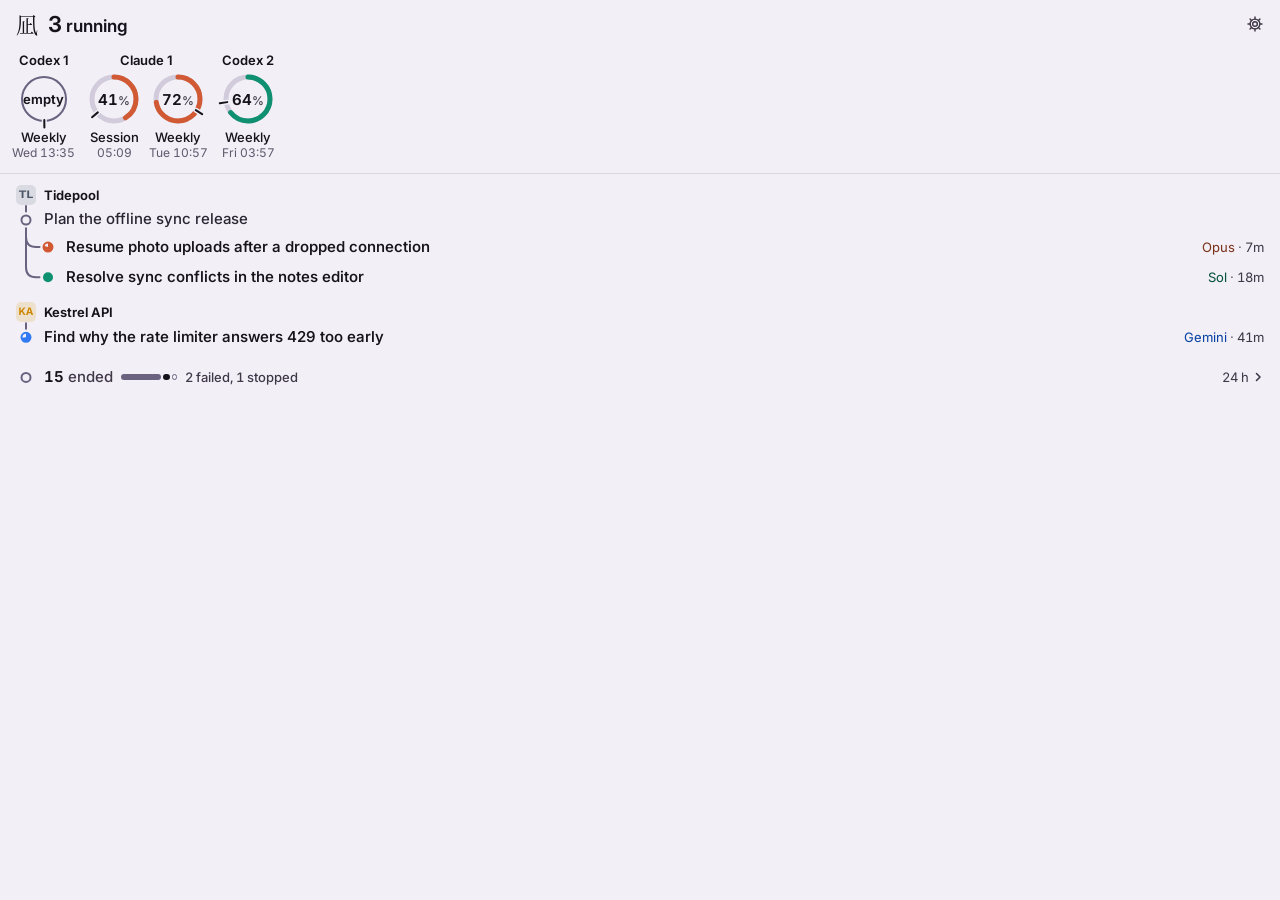
==== commit 5586ccdf: "Website and README: sync the panel, name themes and GitHub Co-Authored-By: Claude Fable 5.2 <noreply" ====
--- a/site/panel/index.html
+++ b/site/panel/index.html
@@ -8,12 +8,15 @@
 <meta name="robots" content="noindex">
 <link rel="icon" href="../favicon.svg">
 <link rel="preload" href="fonts/inter-opsz.woff2" as="font" type="font/woff2" crossorigin>
+<!-- Not deferred, and before the stylesheets: the cached theme paints on the first frame. -->
+<script src="nagi-theme.js"></script>
 <link rel="stylesheet" href="nagi-glance.css">
 <link rel="stylesheet" href="nagi-sheet.css">
 <script src="demo.js"></script>
 <script src="nagi-model.js" defer></script>
 <script src="nagi-motion.js" defer></script>
 <script src="nagi-icons.js" defer></script>
+<script src="nagi-ci.js" defer></script>
 <script src="nagi-glance.js" defer></script>
 </head>
 <body>
@@ -67,6 +70,11 @@
         </div>
       </div>
       <div class="group">
+        <div class="field appearance-field">
+          <span class="field-label" id="appearance-label">Appearance</span>
+          <button type="button" class="btn" id="change-appearance" aria-describedby="appearance-label appearance-value">Change…</button>
+          <p class="field-value" id="appearance-value">Violet · System</p>
+        </div>
         <div class="field sources-field">
           <span class="field-label" id="sources-label">Sources</span>
           <button type="button" class="btn" id="manage-sources" aria-describedby="sources-label sources-help">Manage…</button>
--- a/site/panel/nagi-glance.css
+++ b/site/panel/nagi-glance.css
@@ -4,7 +4,9 @@
 @font-face { font-family: "Nagi Mark"; src: url("fonts/nagi-glyph-serif.woff2") format("woff2"); font-display: block; }
 
 :root {
-  /* Night. Every text and stroke pair is measured against --bg, --hover, --wash and --sheet. */
+  /* Night. Every text and stroke pair is measured against --bg, --hover, --wash and --sheet.
+     These two blocks are Violet, the fallback before glance-theme.js paints the chosen theme
+     on <html>; they must equal NagiTheme.THEMES.violet (tests/glance-theme.test.cjs). */
   --bg: #18131d; --sheet: #241d2b; --scrim: #0d0a10;
   --title: #f5f1f8; --title-context: #e2dbe9; --secondary: #cdc4d6; --tertiary: #a397b0;
   --stroke: #9486a3; --hair: #3a3142; --track: #463c50;
@@ -15,7 +17,11 @@
   --hx-t3: #f58ac0; --hx-codex: #13c197; --hx-claude: #e2977f;
   --focus: #cdc4d6; --hover: #211a27;
   --control: #2c2433; --control-border: #8b7f99; --control-text: #f5f1f8;
-  --default-btn: #f5f1f8; --default-btn-text: #18131d;
+  /* Checks and deployments only: marks >= 3:1, words >= 7:1 on --bg and --hover. */
+  --green: #3fc98a; --green-text: #6fdcaa; --red: #ff4d42; --red-text: #ff958c; --blue: #5b9dff; --blue-text: #8dbbff;
+  /* Controls, never content: the switch that is on, the default button, selection. */
+  --accent: #b59cf7; --accent-ink: #18131d;
+  --default-btn: var(--accent); --default-btn-text: var(--accent-ink);
   color-scheme: dark;
 }
 @media (prefers-color-scheme: light) {
@@ -29,7 +35,9 @@
     --hx-t3: #8f1245; --hx-codex: #085240; --hx-claude: #7b331c;
     --focus: #403849; --hover: #e8e5ee;
     --control: #ffffff; --control-border: #847a97; --control-text: #17121c;
-    --default-btn: #17121c; --default-btn-text: #fbfafd;
+    --green: #16804f; --green-text: #0b5231; --red: #d92d20; --red-text: #8e1a13; --blue: #2f6fe0; --blue-text: #123f96;
+    --accent: #6a45d1; --accent-ink: #ffffff;
+    --default-btn: var(--accent); --default-btn-text: var(--accent-ink);
     color-scheme: light;
   }
 }
@@ -84,18 +92,21 @@
 .status-sub[hidden] { display: none; }
 
 /* ---- Dials: one ring per limit window, set straight into the panel ------------------------ */
-.dials { display: flex; flex-wrap: wrap; gap: 6px 4px; padding: 0 10px 8px; }
+/* However many windows there are, the band never takes the list's room: past about two rows it scrolls. */
+.dials { display: flex; flex-wrap: wrap; gap: 6px 4px; padding: 0 10px 8px; max-height: 36vh; overflow-y: auto; overscroll-behavior: contain; scroll-snap-type: y proximity; }
+.dials > * { scroll-snap-align: start; }
 .dials[hidden] { display: none; }
 .acct { display: flex; flex-direction: column; align-items: center; gap: 5px; margin: 0; padding: 4px 2px 5px; border: 0; border-radius: 10px; background: transparent; }
 .acct:hover, .acct.is-open { background: var(--hover); }
 .acct:focus-visible { outline-offset: -2px; border-radius: 10px; }
 .acct-name { font-size: 13px; line-height: 17px; font-weight: 620; color: var(--title); white-space: nowrap; }
 .chips { display: inline-flex; gap: 4px; margin-top: 1px; }
-.as-of { margin-top: -3px; font-size: 13px; line-height: 16px; font-weight: 420; color: var(--secondary); white-space: nowrap; font-variant-numeric: tabular-nums; }
+.as-of { margin-top: -3px; font-size: 12px; line-height: 15px; font-weight: 420; color: var(--tertiary); white-space: nowrap; font-variant-numeric: tabular-nums; }
 .cells { display: flex; gap: 2px; }
 .cell { min-width: 62px; display: flex; flex-direction: column; align-items: center; font-size: 13px; line-height: 16px; white-space: nowrap; }
 .cell .w { font-weight: 520; color: var(--title); }
-.cell .d { font-weight: 420; color: var(--secondary); }
+/* Reset times sit back: smaller and in the quieter tone, so the % and window name lead. */
+.cell .d { font-size: 12px; line-height: 15px; font-weight: 420; color: var(--tertiary); }
 .cell.failed .w { font-weight: 480; letter-spacing: -.01em; }
 .cell.absent .w, .cell.checking .w { font-weight: 480; color: var(--secondary); }
 .dial { position: relative; width: 50px; height: 50px; margin-bottom: 5px; }
@@ -121,7 +132,7 @@
 .val.word { font-size: 13px; font-weight: 650; }
 .cell.failed .val.word, .cell.absent .val.word, .cell.checking .val.word { font-size: 17px; font-weight: 600; color: var(--secondary); }
 /* The chosen account's exact lines. */
-.dial-detail { margin: 0 12px 10px; padding: 9px 12px 8px; border-radius: 10px; background: var(--hover); }
+.dial-detail { margin: 0 12px 10px; padding: 9px 12px 8px; border-radius: 10px; background: var(--hover); max-height: 24vh; overflow-y: auto; overscroll-behavior: contain; }
 .dial-detail[hidden] { display: none; }
 .dd-head { display: flex; align-items: baseline; justify-content: space-between; gap: 12px; margin-bottom: 3px; }
 .dd-name { font-size: 15px; font-weight: 600; color: var(--title); }
@@ -202,26 +213,25 @@
 .pi-fuchsia { color: oklch(74% 0.238 322.16); }
 .pi-pink { color: oklch(71.8% 0.202 349.761); }
 .pi-rose { color: oklch(71.2% 0.194 13.428); }
-@media (prefers-color-scheme: light) {
-  .pi-gray { color: oklch(44.6% 0.03 256.802); }
-  .pi-red { color: oklch(57.7% 0.245 27.325); }
-  .pi-orange { color: oklch(64.6% 0.222 41.116); }
-  .pi-amber { color: oklch(66.6% 0.179 58.318); }
-  .pi-yellow { color: oklch(68.1% 0.162 75.834); }
-  .pi-lime { color: oklch(64.8% 0.2 131.684); }
-  .pi-green { color: oklch(62.7% 0.194 149.214); }
-  .pi-emerald { color: oklch(59.6% 0.145 163.225); }
-  .pi-teal { color: oklch(60% 0.118 184.704); }
-  .pi-cyan { color: oklch(60.9% 0.126 221.723); }
-  .pi-sky { color: oklch(58.8% 0.158 241.966); }
-  .pi-blue { color: oklch(54.6% 0.245 262.881); }
-  .pi-indigo { color: oklch(51.1% 0.262 276.966); }
-  .pi-violet { color: oklch(54.1% 0.281 293.009); }
-  .pi-purple { color: oklch(55.8% 0.288 302.321); }
-  .pi-fuchsia { color: oklch(59.1% 0.293 322.896); }
-  .pi-pink { color: oklch(59.2% 0.249 0.584); }
-  .pi-rose { color: oklch(58.6% 0.253 17.585); }
-}
+/* By day, as the theme script resolves it (data-scheme on <html>), not as the system says. */
+:root[data-scheme="light"] .pi-gray { color: oklch(44.6% 0.03 256.802); }
+:root[data-scheme="light"] .pi-red { color: oklch(57.7% 0.245 27.325); }
+:root[data-scheme="light"] .pi-orange { color: oklch(64.6% 0.222 41.116); }
+:root[data-scheme="light"] .pi-amber { color: oklch(66.6% 0.179 58.318); }
+:root[data-scheme="light"] .pi-yellow { color: oklch(68.1% 0.162 75.834); }
+:root[data-scheme="light"] .pi-lime { color: oklch(64.8% 0.2 131.684); }
+:root[data-scheme="light"] .pi-green { color: oklch(62.7% 0.194 149.214); }
+:root[data-scheme="light"] .pi-emerald { color: oklch(59.6% 0.145 163.225); }
+:root[data-scheme="light"] .pi-teal { color: oklch(60% 0.118 184.704); }
+:root[data-scheme="light"] .pi-cyan { color: oklch(60.9% 0.126 221.723); }
+:root[data-scheme="light"] .pi-sky { color: oklch(58.8% 0.158 241.966); }
+:root[data-scheme="light"] .pi-blue { color: oklch(54.6% 0.245 262.881); }
+:root[data-scheme="light"] .pi-indigo { color: oklch(51.1% 0.262 276.966); }
+:root[data-scheme="light"] .pi-violet { color: oklch(54.1% 0.281 293.009); }
+:root[data-scheme="light"] .pi-purple { color: oklch(55.8% 0.288 302.321); }
+:root[data-scheme="light"] .pi-fuchsia { color: oklch(59.1% 0.293 322.896); }
+:root[data-scheme="light"] .pi-pink { color: oklch(59.2% 0.249 0.584); }
+:root[data-scheme="light"] .pi-rose { color: oklch(58.6% 0.253 17.585); }
 
 
 .proj-head { position: relative; display: flex; align-items: center; gap: 8px; padding: 0 16px 0 var(--x0); min-height: 22px; }
@@ -268,6 +278,8 @@
 .obar i.failed { background: var(--title); }
 .obar i.stopped { background: none; border: 1.5px solid var(--stroke); }
 .ended-problems { font-size: 13px; font-weight: 500; color: var(--secondary); white-space: nowrap; }
+/* Counts named beside the headline may run long with many sources: they wrap, the chevron stays. */
+.ended-more { flex: 1 1 0; min-width: 0; font-size: 13px; font-weight: 500; color: var(--secondary); font-variant-numeric: tabular-nums; }
 .ended-span { margin-left: auto; display: inline-flex; align-items: center; gap: 3px; font-size: 13px; font-weight: 420; color: var(--secondary); white-space: nowrap; }
 .chev { width: 12px; height: 12px; fill: none; stroke: var(--secondary); stroke-width: 1.6; stroke-linecap: round; stroke-linejoin: round; }
 .ended-btn[aria-expanded="true"] .chev { transform: rotate(90deg); }
@@ -323,7 +335,7 @@
   -webkit-user-select: text; user-select: text;
 }
 .number-field input:focus-visible { outline: 2px solid var(--focus); outline-offset: 1px; border-radius: 6px; }
-.number-field input::selection { background: var(--hair); color: var(--title); }
+.number-field input::selection { background: color-mix(in srgb, var(--accent) 32%, var(--sheet)); color: var(--title); }
 .number-field input:disabled { color: var(--secondary); border-color: var(--hair); }
 .unit { min-width: 50px; font-size: 13px; font-weight: 420; color: var(--secondary); }
 .help { grid-column: 1 / -1; margin: 5px 0 0; font-size: 13px; line-height: 1.4; font-weight: 420; color: var(--secondary); }
@@ -339,7 +351,7 @@
 .check-label { display: inline-flex; align-items: center; gap: 10px; }
 .check-label input { -webkit-appearance: none; appearance: none; flex: none; position: relative; margin: 0; width: 32px; height: 20px; border-radius: 10px; background: var(--control-border); }
 .check-label input::after { content: ""; position: absolute; left: 2px; top: 2px; width: 16px; height: 16px; border-radius: 50%; background: var(--sheet); }
-.check-label input:checked { background: var(--title); }
+.check-label input:checked { background: var(--accent); }
 .check-label input:checked::after { left: 14px; }
 .check-label input:focus-visible { outline: 2px solid var(--focus); outline-offset: 2px; border-radius: 10px; }
 
@@ -348,7 +360,7 @@
 .setup-step { display: flex; align-items: center; gap: 10px; margin: 0 0 8px; min-height: 16px; font-size: 13px; font-weight: 420; color: var(--secondary); }
 .pips { display: inline-flex; gap: 4px; }
 .pips i { display: block; width: 18px; height: 4px; border-radius: 2px; background: var(--hair); }
-.pips i.on { background: var(--title); }
+.pips i.on { background: var(--accent); }
 .setup-sheet h2:focus, .setup-sheet h2:focus-visible { outline: none; } /* a reading point for screen readers, never a tab stop */
 .choices, .source-rows { margin: 0 0 10px; padding: 0 12px; border-radius: 10px; background: var(--control); }
 .choice, .source-row, .target-row, .summary-row { display: grid; column-gap: 10px; padding: 10px 0; }
@@ -362,11 +374,13 @@
 .choice.plain > input { grid-column: 2; }
 .source-row { grid-template-columns: 28px 1fr auto; align-items: center; }
 .source-row .btn { height: 26px; padding: 0 10px; }
+/* Settings → Sources → GitHub: one switch; what the reader last saw sits under its description. */
+.github-status { margin-top: 3px; }
 .target-row, .summary-row { grid-template-columns: 28px 1fr; align-items: start; }
 /* A choice is a switch at the row's end, as in System Settings. */
 .choice input { -webkit-appearance: none; appearance: none; flex: none; position: relative; margin: 0; width: 32px; height: 20px; border-radius: 10px; background: var(--control-border); }
 .choice input::after { content: ""; position: absolute; left: 2px; top: 2px; width: 16px; height: 16px; border-radius: 50%; background: var(--control); }
-.choice input:checked { background: var(--title); }
+.choice input:checked { background: var(--accent); }
 .choice input:checked::after { left: 14px; }
 .choice input:focus-visible { outline: 2px solid var(--focus); outline-offset: 2px; border-radius: 10px; }
 .app-tile { display: grid; place-items: center; width: 28px; height: 28px; border-radius: 7px; font-size: 13px; font-weight: 700; letter-spacing: .01em;
@@ -396,3 +410,144 @@
 .target-actions { display: flex; gap: 8px; margin-top: 8px; }
 .choice-what.target-error { color: var(--title); font-weight: 560; }
 .setup-sheet > .help { margin: 0 12px 10px; }
+
+/* ---- Appearance sheet ---- */
+/* Settings → Appearance: the row's value sits where Sources keeps its help line. */
+.field-value { grid-column: 1 / -1; margin: 5px 0 0; font-size: 13px; line-height: 1.4; font-weight: 420; color: var(--secondary); }
+/* Three theme pictures, as System Settings → Appearance draws them: the chosen one wears a
+   2 px accent ring 2 px off the picture; the keyboard's ring sits outside the whole choice. */
+.ap-themes { display: grid; grid-template-columns: repeat(3, minmax(0, 1fr)); gap: 10px; margin: 4px 0 14px; }
+.ap-theme { display: flex; flex-direction: column; align-items: stretch; gap: 6px; min-width: 0; margin: 0; padding: 0; border: 0; border-radius: 12px; background: none; text-align: center; }
+.ap-theme:focus-visible { outline-offset: 6px; border-radius: 12px; }
+.ap-pic { display: block; height: 68px; box-sizing: border-box; overflow: hidden; border: 1px solid var(--hair); border-radius: 9px; }
+.ap-pic svg { display: block; width: 100%; height: 100%; }
+.ap-theme[aria-checked="true"] .ap-pic { outline: 2px solid var(--accent, var(--focus)); outline-offset: 2px; }
+.ap-theme-name { font-size: 13px; line-height: 16px; font-weight: 560; color: var(--secondary); }
+.ap-theme[aria-checked="true"] .ap-theme-name { color: var(--title); }
+/* System · Light · Dark: a segmented control. Each segment is a 28 px target; the chosen one
+   is a raised lozenge drawn 2 px inside it, lighter than its trough by night and by day. */
+.ap-seg { display: flex; height: 28px; margin: 0 0 12px; border-radius: 8px; background: var(--hover); }
+.ap-seg-btn { flex: 1 1 0; min-width: 0; height: 28px; box-sizing: border-box; margin: 0; padding: 0 6px; border: 2px solid transparent; border-radius: 8px;
+  background: none; background-clip: padding-box; font-size: 13px; font-weight: 560; color: var(--secondary); }
+.ap-seg-btn[aria-checked="true"] { background-color: var(--control); color: var(--title); }
+.ap-seg-btn:focus-visible { outline-offset: 0; border-radius: 8px; }
+/* Colours: five disclosure rows, one open at a time. */
+.ap-colour + .ap-colour { border-top: 1px solid var(--hair); }
+.ap-colour-head { display: flex; align-items: center; gap: 8px; width: 100%; min-height: 40px; margin: 0; padding: 0; border: 0; background: none; text-align: left; }
+.ap-colour-name { flex: 1 1 auto; min-width: 0; font-size: 15px; font-weight: 520; color: var(--title); }
+.ap-dot { flex: none; width: 16px; height: 16px; border-radius: 50%; background: var(--c, var(--secondary)); }
+.ap-colour-head .chev { flex: none; }
+.ap-colour-head[aria-expanded="true"] .chev { transform: rotate(90deg); }
+.ap-colour-body { padding: 0 0 10px; }
+.ap-colour-body[hidden] { display: none; }
+.ap-pick { display: flex; align-items: center; justify-content: space-between; gap: 8px; }
+/* Preset dots: 22 px drawn inside a 28 px target, so they sit 6 px apart. */
+.ap-presets { display: flex; margin-left: -3px; }
+.ap-preset { flex: none; display: grid; place-items: center; width: 28px; height: 28px; margin: 0; padding: 0; border: 0; border-radius: 50%; background: none; }
+.ap-preset:focus-visible { outline-offset: 0; border-radius: 50%; }
+.ap-preset[hidden] { display: none; }
+.ap-swatch { display: block; width: 22px; height: 22px; border-radius: 50%; background: var(--c, var(--secondary)); }
+.ap-preset[aria-checked="true"] .ap-swatch { outline: 2px solid var(--accent, var(--focus)); outline-offset: 1px; }
+.ap-hex {
+  flex: none; width: 84px; height: 28px; box-sizing: border-box; padding: 0 8px; border: 1px solid var(--control-border); border-radius: 6px;
+  background: var(--sheet); color: var(--control-text); font: inherit; font-size: 15px; font-variant-numeric: tabular-nums;
+  -webkit-user-select: text; user-select: text;
+}
+.ap-hex::placeholder { color: var(--tertiary); opacity: 1; }
+.ap-hex:focus-visible { outline: 2px solid var(--focus); outline-offset: 1px; border-radius: 6px; }
+.ap-hex::selection { background: var(--hair); color: var(--title); }
+.ap-note { margin: 6px 0 0; font-size: 13px; line-height: 1.4; font-weight: 420; color: var(--secondary); }
+.ap-note.strong { font-weight: 560; color: var(--title); }
+.ap-note[hidden] { display: none; }
+
+/* ---- Checks, deployments, pull requests, load ---- */
+/* Circles are checks, triangles deployments (design/themes/creative-direction.md, Part 2). Each
+   mark is 16 px with 2 px strokes in a 24 × 28 target; the hue is the signal and never themed:
+   green passed, red failed, blue running, yellow waiting; a dated mark is the same shape in grey.
+   Knock-outs (the cross, the check on a solid disc, the bar) are cut in the sheet's colour. */
+.mark { --mc: var(--stroke); flex: none; display: block; width: 16px; height: 16px; overflow: visible; }
+.mark.ci-passed, .mark.ci-merged, .mark.deploy-success, .mark.pr-merged { --mc: var(--green); }
+.mark.ci-failed, .mark.deploy-failed { --mc: var(--red); }
+.mark.ci-running, .mark.deploy-running { --mc: var(--blue); }
+.mark.deploy-waiting { --mc: var(--amber); }
+.mark.pr-open { --mc: var(--secondary); }
+.mark.dated { --mc: var(--stroke); }
+.mark .s { fill: none; stroke: var(--mc); stroke-width: 2; stroke-linecap: round; stroke-linejoin: round; }
+.mark .f { fill: var(--mc); }
+.mark .k { fill: none; stroke: var(--bg); stroke-width: 2; stroke-linecap: round; stroke-linejoin: round; }
+.mark .t { fill: none; stroke: var(--track); stroke-width: 2; }
+.mark .w16 { stroke-width: 1.6; }
+.mark .w18 { stroke-width: 1.8; }
+.mark[class*=" pr-"] .s { stroke-width: 3; } /* Lucide's 24-unit glyph drawn at 16 px: still 2 px */
+.mk { flex: none; display: grid; place-items: center; width: 24px; height: 28px; border-radius: 6px; color: inherit; text-decoration: none; }
+.mk[hidden] { display: none; }
+a.mk:hover { background: var(--hover); }
+.mk:focus-visible { outline-offset: 0; border-radius: 6px; }
+
+/* On an agent row: up to two marks at the trailing edge of its first line, beside the row's
+   link, never inside it. The status column's first line moves left to make room; its second
+   line still runs to the margin. */
+.item.has-marks { position: relative; }
+.marks { position: absolute; z-index: 2; top: 0; right: 12px; display: flex; }
+.has-marks > .row.parent + .marks { top: -1px; }
+.row.mk1 .aside { padding-right: 24px; }
+.row.mk2 .aside { padding-right: 48px; }
+.row.mk1 .aside > .note:not(:first-child) { margin-right: -24px; }
+.row.mk2 .aside > .note:not(:first-child) { margin-right: -48px; }
+
+/* In the header: the checks ring, a deployment in flight, the load ring. */
+.gauges { flex: none; display: flex; align-items: center; gap: 2px; }
+.gauges:empty { display: none; }
+.flags:empty + .gauges:not(:empty), .flags:empty + .gauges:empty + .gear { margin-left: auto; }
+.gauge { flex: none; display: inline-flex; align-items: center; justify-content: center; gap: 2px; min-width: 24px; height: 30px; box-sizing: border-box; margin: 0; padding: 0 2px; border: 0; border-radius: 8px; background: transparent; }
+.gauge:hover, .gauge.is-open { background: var(--hover); }
+.gauge svg { display: block; flex: none; overflow: visible; }
+.cgauge svg { width: 20px; height: 20px; }
+.lgauge { min-width: 26px; }
+.lgauge svg { width: 22px; height: 22px; }
+.gauge-n { padding-right: 1px; font-size: 15px; line-height: 1; font-weight: 650; color: var(--red-text); font-variant-numeric: tabular-nums; }
+.cring .seg { fill: none; stroke-width: 3; }
+.cring .seg.failed { stroke: var(--red); }
+.cring .seg.running { stroke: var(--blue); }
+.cring .seg.passed { stroke: var(--green); }
+.cring.dated .seg { stroke: var(--stroke); }
+.cring .u { fill: none; stroke: var(--stroke); stroke-width: 2; stroke-linecap: round; }
+.cring .uq { fill: none; stroke: var(--stroke); stroke-width: 1.6; stroke-linecap: round; }
+.cring .ud { fill: var(--stroke); }
+.lring .t { fill: none; stroke: var(--track); stroke-width: 2; }
+.lring .a { fill: none; stroke: var(--secondary); stroke-width: 2; stroke-linecap: round; }
+.lring .a.high { stroke: var(--amber); }
+.lring .u { fill: none; stroke: var(--stroke); stroke-width: 2; stroke-linecap: round; }
+/* The exact load numbers, in the dial detail's look. */
+.load-detail .dd-row { grid-template-columns: 104px minmax(74px, auto) 1fr; }
+
+/* Pull requests waiting on the owner: a group built like a project, rose because it waits on you. */
+.pi-prs { color: var(--rose); }
+.pi-prs .glyph { width: 16px; height: 16px; color: var(--rose); }
+.prs .proj-name { flex: 0 1 auto; }
+.proj-asof { font-size: 13px; line-height: 20px; font-weight: 420; color: var(--tertiary); white-space: nowrap; font-variant-numeric: tabular-nums; }
+.prs .proj-head .chip { margin-left: auto; }
+.row.pr .aside { display: flex; flex-direction: column; align-items: flex-end; }
+.why-line { display: inline-flex; align-items: center; gap: 6px; height: 20px; }
+.why-line .why { display: inline; line-height: 20px; }
+.pr-ref { display: block; line-height: 18px; font-variant-numeric: normal; }
+.geo .n-pr { fill: none; stroke: var(--rose); stroke-width: 2; }
+.prs-more-item { padding: 0 16px 2px var(--x0); }
+.prs-more { margin: 0; padding: 4px 0; border: 0; border-radius: 4px; background: none; font-size: 13px; font-weight: 560; color: var(--secondary); }
+.prs-more:hover { text-decoration: underline; text-decoration-thickness: 1.5px; text-underline-offset: 3px; }
+
+/* What finished agents produced: `6 PRs` and one mark per pull request under the Ended line. */
+.results { display: flex; flex-wrap: wrap; align-items: center; margin-top: -4px; padding: 0 16px 2px var(--x0); }
+.res-count { margin-right: 6px; font-size: 13px; font-weight: 420; color: var(--secondary); white-space: nowrap; font-variant-numeric: tabular-nums; }
+.res-count b { font-size: 15px; font-weight: 650; color: var(--title); }
+.mk.res { width: 24px; }
+.res-more, .res-asof, .res-failed { font-size: 13px; font-weight: 420; color: var(--secondary); white-space: nowrap; font-variant-numeric: tabular-nums; }
+.res-more { margin-left: 4px; }
+.res-more[hidden] { display: none; }
+.problem.result .aside { display: inline-flex; align-items: center; justify-content: flex-end; gap: 6px; }
+.cgauge.is-dated .gauge-n { color: var(--secondary); }
+/* The headline keeps its width beside the gauges; flags that would stack three high get a line. */
+.top > .status { flex-shrink: 0; }
+.top.flags-below { flex-wrap: wrap; }
+.top.flags-below .flags { order: 1; flex: 1 0 100%; margin: -10px 0 6px; }
+.top.flags-below .gauges { margin-left: auto; }
